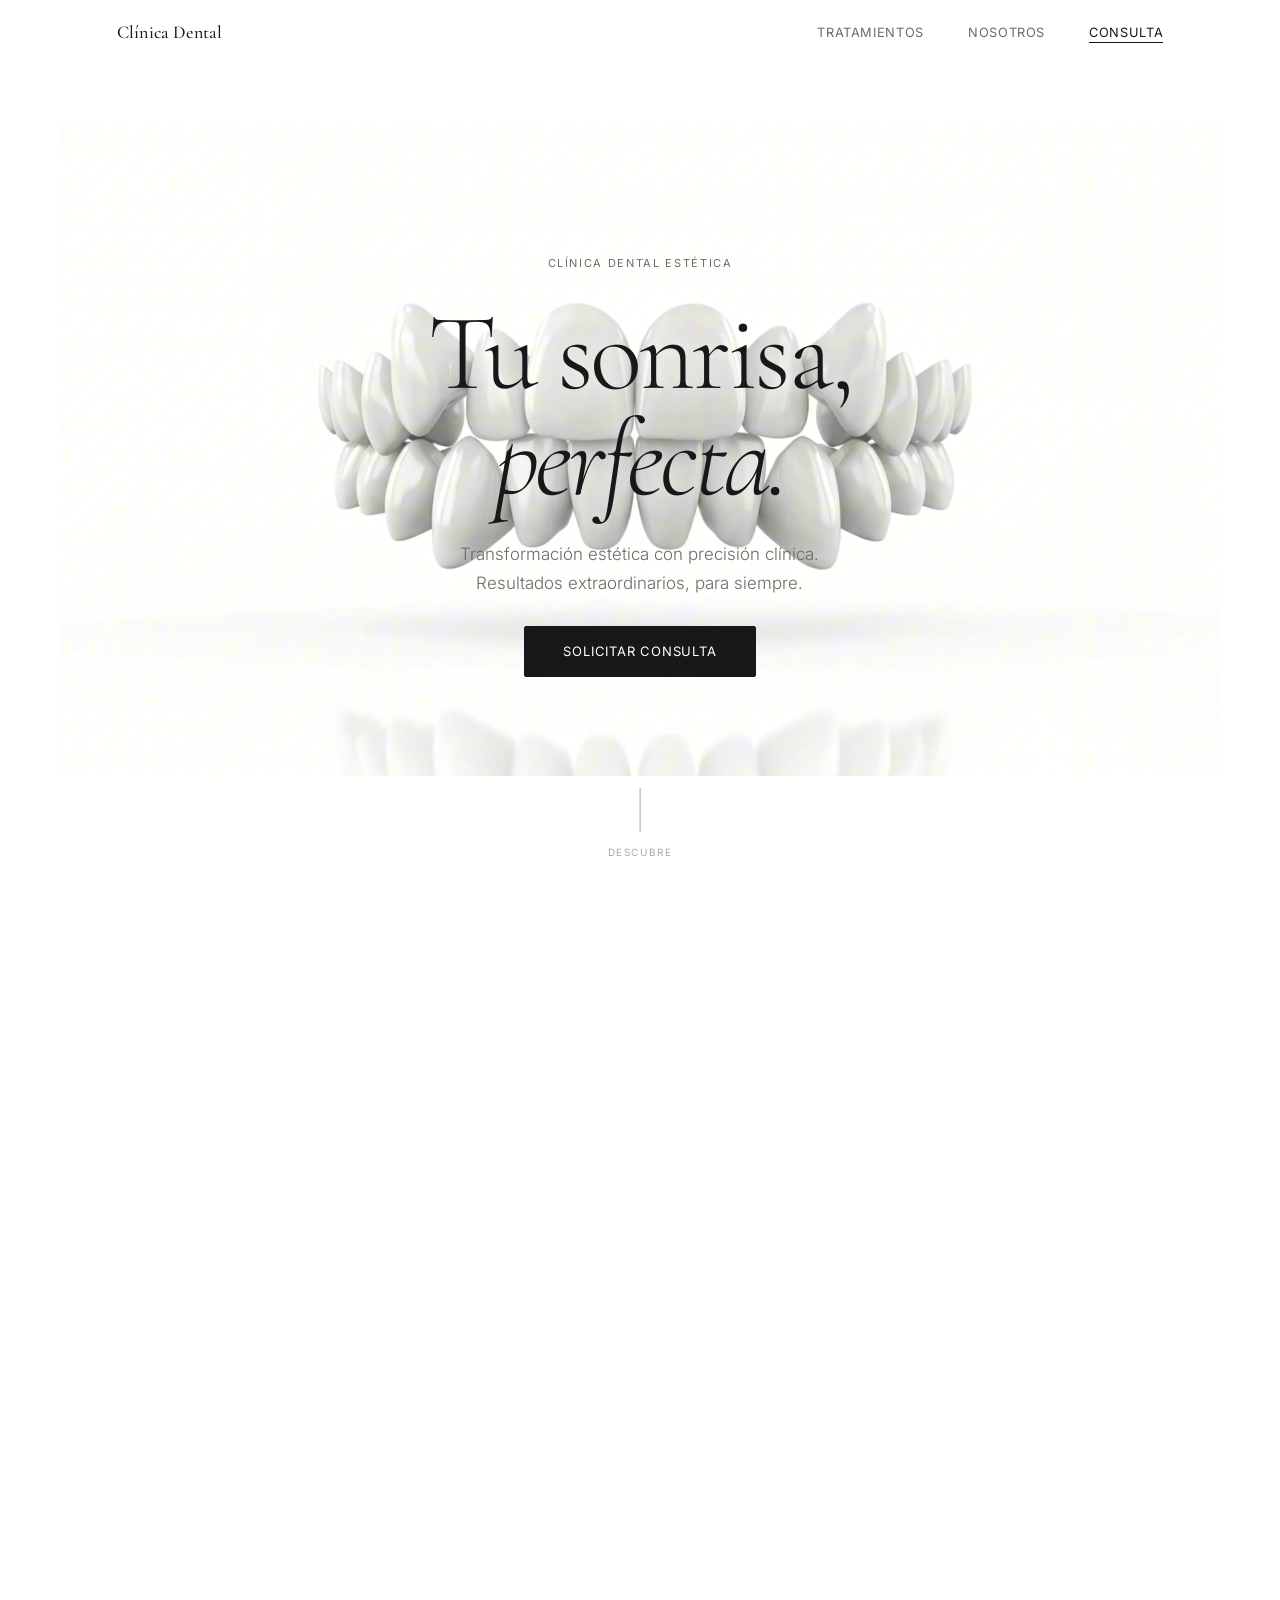
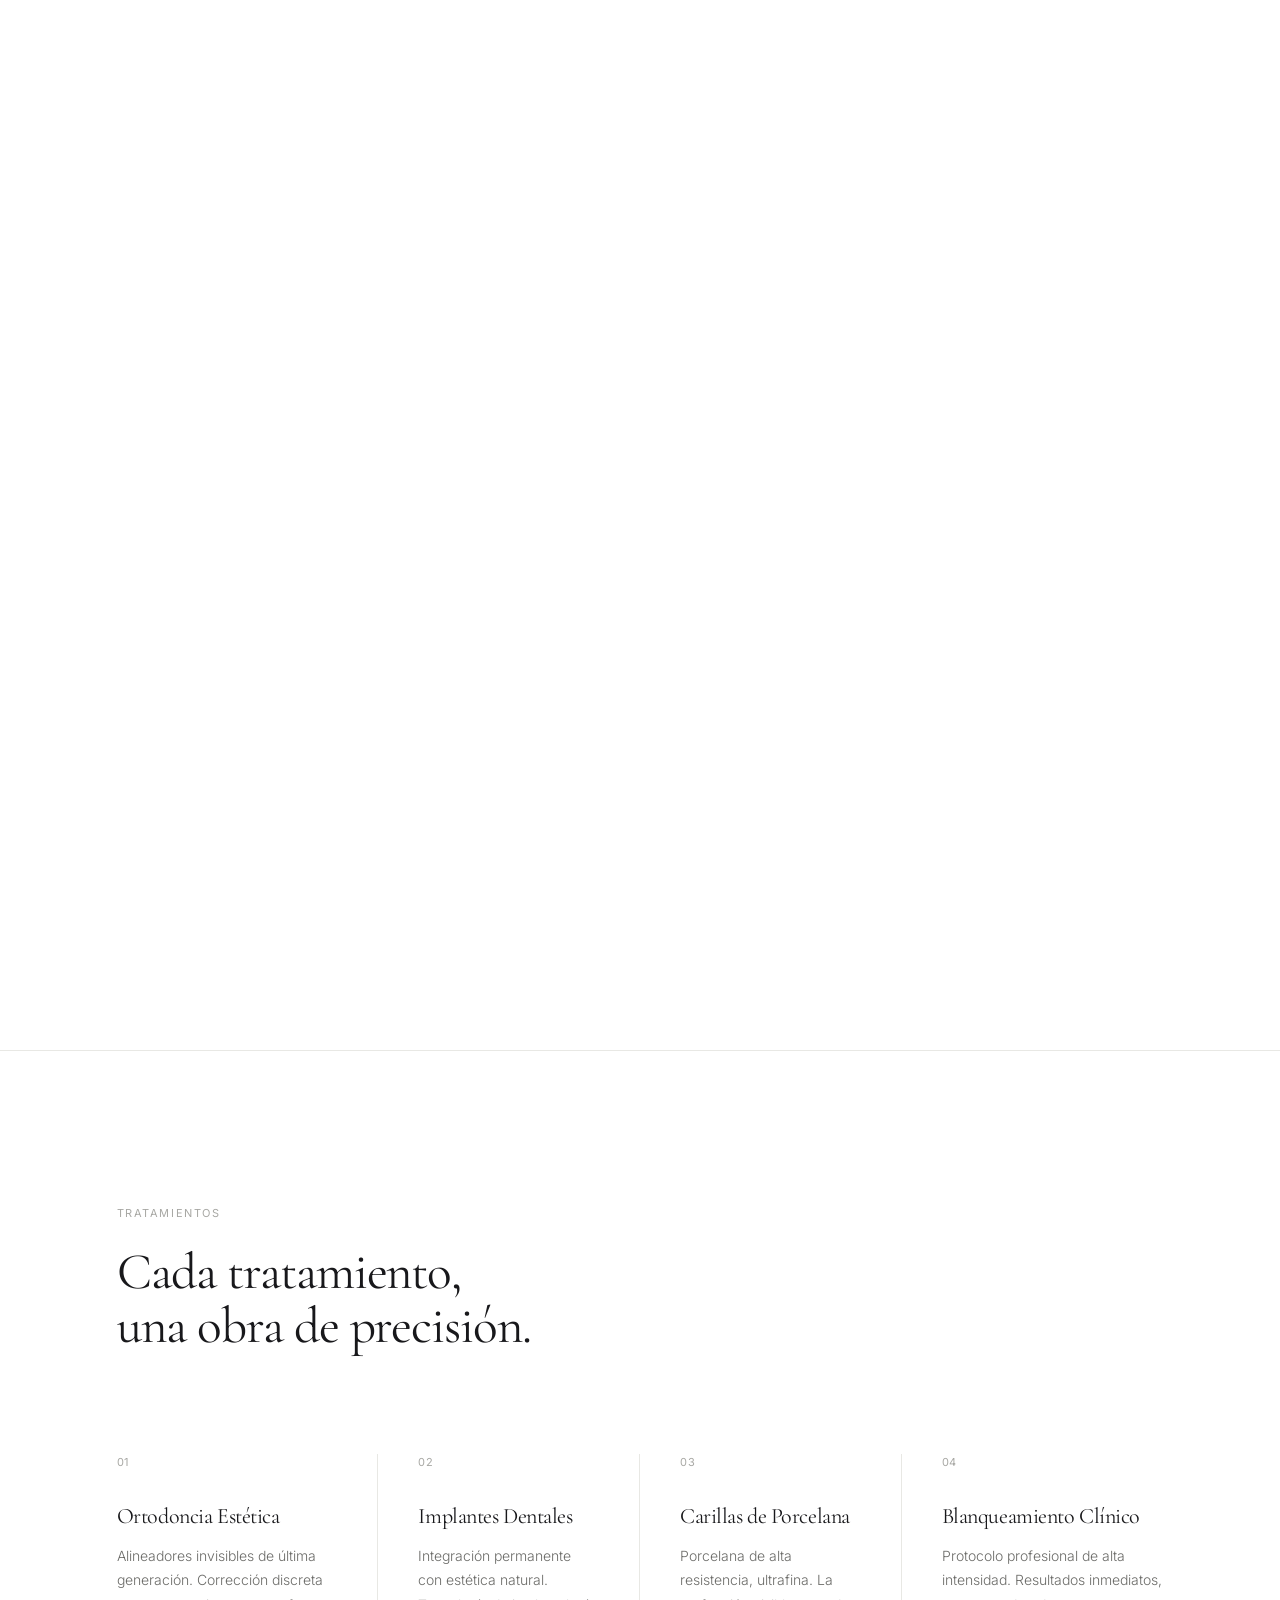
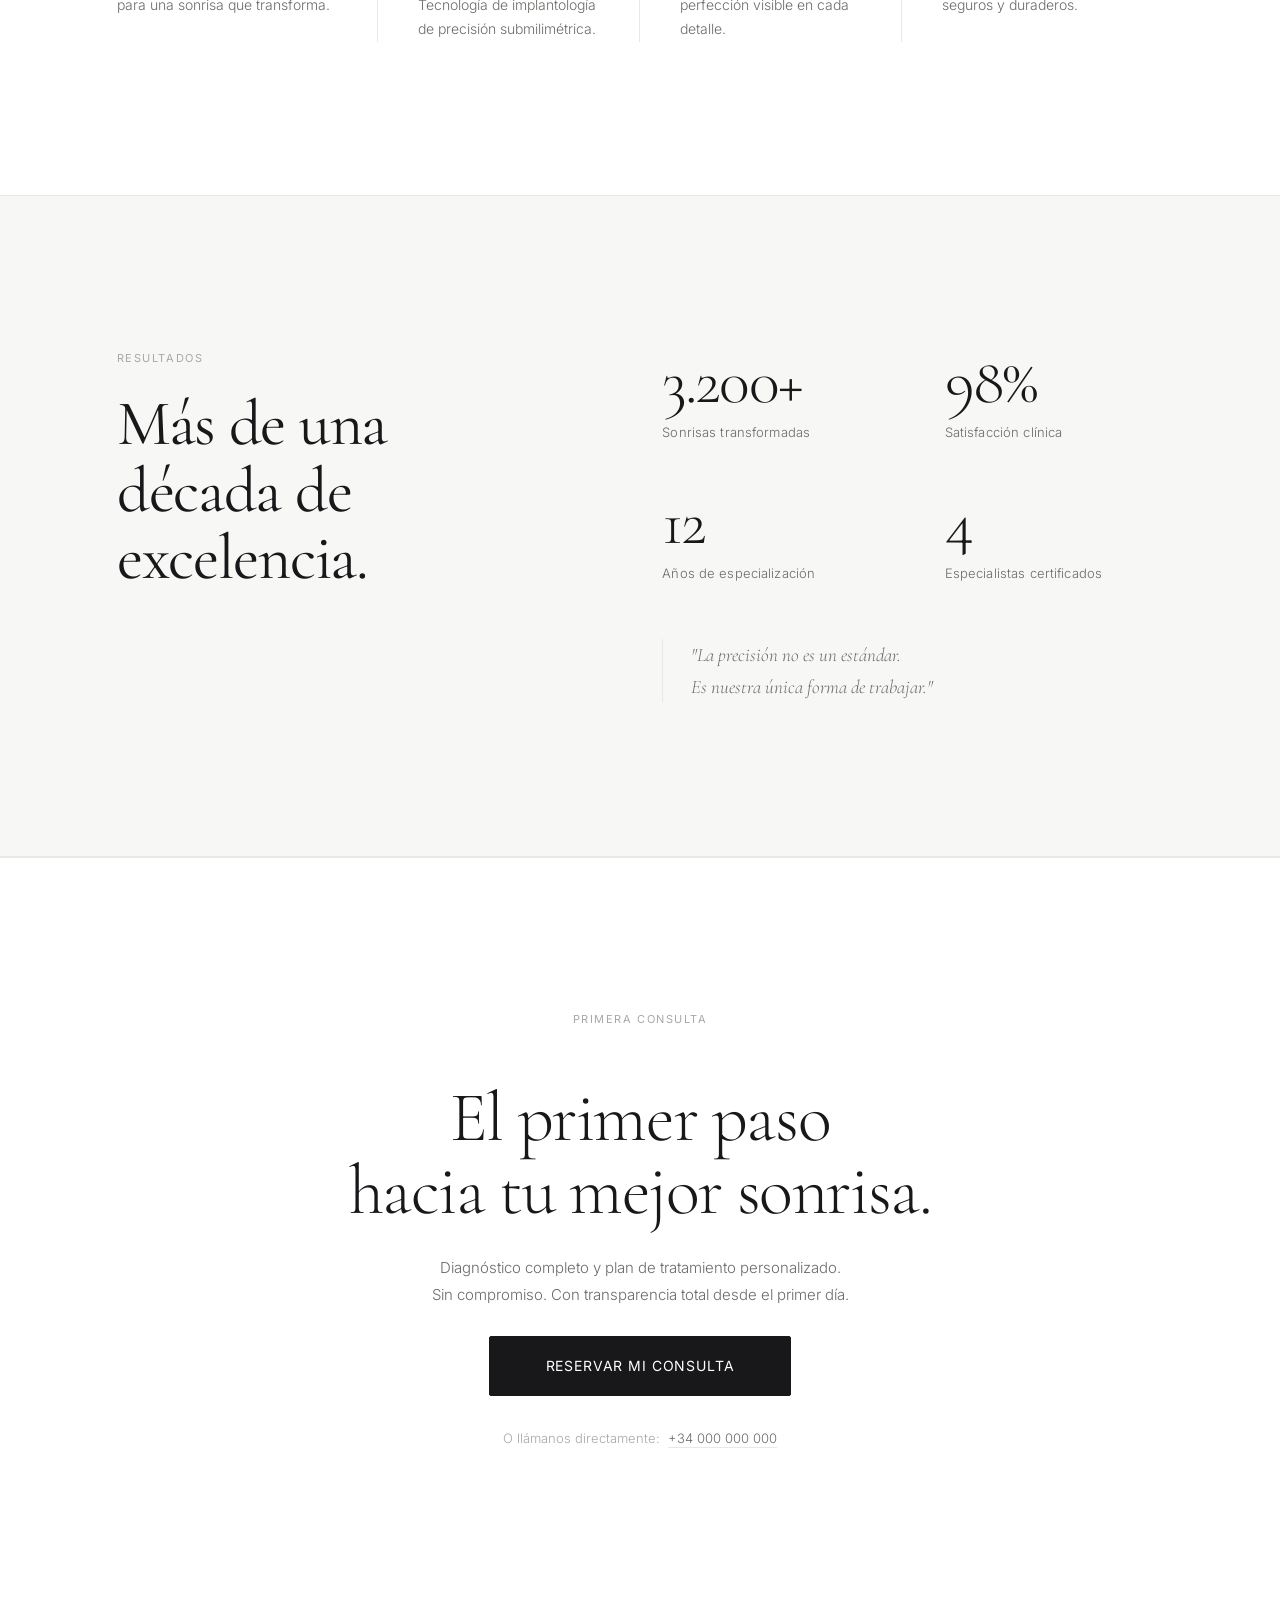
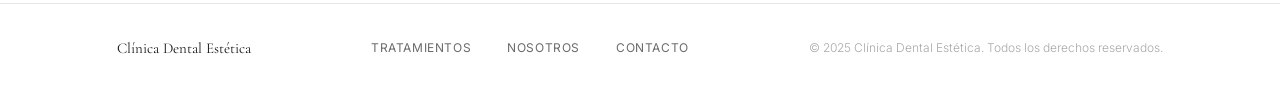
==== index.html @ 74355475 "first deploy" ====
<!DOCTYPE html>
<html lang="es">
<head>
  <meta charset="UTF-8" />
  <meta name="viewport" content="width=device-width, initial-scale=1.0" />
  <title>Clínica Dental Estética — Sonrisas de precisión</title>
  <meta name="description" content="Ortodoncia estética, implantes y carillas de alta precisión. Tu sonrisa perfecta." />

  <!-- Fonts: Cormorant Garamond (display) + Inter (body) -->
  <link rel="preconnect" href="https://fonts.googleapis.com" />
  <link rel="preconnect" href="https://fonts.gstatic.com" crossorigin />
  <link
    href="https://fonts.googleapis.com/css2?family=Cormorant+Garamond:ital,wght@0,300;0,400;0,500;1,300;1,400&family=Inter:wght@300;400;500&display=swap"
    rel="stylesheet"
  />

  <link rel="stylesheet" href="styles.css" />
</head>
<body>

  <!-- =========================================================
       NAVIGATION
  ========================================================== -->
  <nav class="nav" id="main-nav" aria-label="Navegación principal">
    <div class="nav-inner">
      <a href="/" class="nav-logo" aria-label="Inicio">Clínica Dental</a>
      <ul class="nav-links" role="list">
        <li><a href="#tratamientos">Tratamientos</a></li>
        <li><a href="#nosotros">Nosotros</a></li>
        <li><a href="#contacto" class="nav-cta">Consulta</a></li>
      </ul>
    </div>
  </nav>


  <!-- =========================================================
       HERO — SCROLL-DRIVEN CANVAS ANIMATION
       The section is very tall (650vh) so the user scrolls
       through it. Inside, a sticky 100vh container holds:
         • A <canvas> that renders extracted frames
         • A loading overlay shown while frames preload
         • An elegant text overlay that fades on scroll
         • A subtle scroll indicator
  ========================================================== -->
  <section
    class="scroll-section"
    id="hero-section"
    aria-label="Animación de tratamiento dental"
  >
    <div class="sticky-container">

      <!-- Frame canvas — filled by script.js -->
      <canvas id="hero-canvas" aria-hidden="true"></canvas>

      <!-- Loading overlay — shown while frames are preloading -->
      <div class="loading-overlay" id="loading-overlay" aria-live="polite" aria-label="Cargando animación">
        <div class="loading-body">
          <div class="loading-track" role="progressbar" aria-valuemin="0" aria-valuemax="100" aria-valuenow="0" id="loading-progressbar">
            <div class="loading-fill" id="loading-fill"></div>
          </div>
          <span class="loading-label" id="loading-label">Preparando</span>
        </div>
      </div>

      <!-- Hero text overlay — fades as animation begins -->
      <div class="hero-text" id="hero-text">
        <div class="hero-content">
          <span class="hero-eyebrow">Clínica Dental Estética</span>
          <h1 class="hero-headline">
            Tu sonrisa,<br>
            <em>perfecta.</em>
          </h1>
          <p class="hero-sub">
            Transformación estética con precisión clínica.<br>
            Resultados extraordinarios, para siempre.
          </p>
          <a
            href="#contacto"
            class="btn-primary hero-btn"
            aria-label="Solicitar primera consulta gratuita"
          >
            Solicitar consulta
          </a>
        </div>
      </div>

      <!-- Scroll indicator -->
      <div class="scroll-indicator" id="scroll-indicator" aria-hidden="true">
        <span class="scroll-line"></span>
        <span class="scroll-label">Descubre</span>
      </div>

    </div>
  </section>


  <!-- =========================================================
       TREATMENTS
  ========================================================== -->
  <section class="section treatments-section" id="tratamientos">
    <div class="container">

      <header class="section-header reveal">
        <span class="section-eyebrow">Tratamientos</span>
        <h2 class="section-title">
          Cada tratamiento,<br>una obra de precisión.
        </h2>
      </header>

      <div class="treatments-grid">

        <article class="treatment-card reveal" style="--delay: 0s">
          <span class="treatment-num">01</span>
          <div class="treatment-body">
            <h3 class="treatment-name">Ortodoncia Estética</h3>
            <p class="treatment-desc">
              Alineadores invisibles de última generación.
              Corrección discreta para una sonrisa que transforma.
            </p>
          </div>
        </article>

        <article class="treatment-card reveal" style="--delay: 0.08s">
          <span class="treatment-num">02</span>
          <div class="treatment-body">
            <h3 class="treatment-name">Implantes Dentales</h3>
            <p class="treatment-desc">
              Integración permanente con estética natural.
              Tecnología de implantología de precisión submilimétrica.
            </p>
          </div>
        </article>

        <article class="treatment-card reveal" style="--delay: 0.16s">
          <span class="treatment-num">03</span>
          <div class="treatment-body">
            <h3 class="treatment-name">Carillas de Porcelana</h3>
            <p class="treatment-desc">
              Porcelana de alta resistencia, ultrafina.
              La perfección visible en cada detalle.
            </p>
          </div>
        </article>

        <article class="treatment-card reveal" style="--delay: 0.24s">
          <span class="treatment-num">04</span>
          <div class="treatment-body">
            <h3 class="treatment-name">Blanqueamiento Clínico</h3>
            <p class="treatment-desc">
              Protocolo profesional de alta intensidad.
              Resultados inmediatos, seguros y duraderos.
            </p>
          </div>
        </article>

      </div>
    </div>
  </section>


  <!-- =========================================================
       RESULTS / TRUST
  ========================================================== -->
  <section class="section results-section" id="nosotros">
    <div class="container">
      <div class="results-layout">

        <div class="results-left reveal">
          <span class="section-eyebrow">Resultados</span>
          <h2 class="section-title results-title">
            Más de una<br>década de<br>excelencia.
          </h2>
        </div>

        <div class="results-right">
          <div class="stats-grid">
            <div class="stat reveal" style="--delay: 0s">
              <span class="stat-num">3.200+</span>
              <span class="stat-label">Sonrisas transformadas</span>
            </div>
            <div class="stat reveal" style="--delay: 0.08s">
              <span class="stat-num">98%</span>
              <span class="stat-label">Satisfacción clínica</span>
            </div>
            <div class="stat reveal" style="--delay: 0.16s">
              <span class="stat-num">12</span>
              <span class="stat-label">Años de especialización</span>
            </div>
            <div class="stat reveal" style="--delay: 0.24s">
              <span class="stat-num">4</span>
              <span class="stat-label">Especialistas certificados</span>
            </div>
          </div>

          <blockquote class="results-quote reveal" style="--delay: 0.32s">
            "La precisión no es un estándar.<br>
            Es nuestra única forma de trabajar."
          </blockquote>
        </div>

      </div>
    </div>
  </section>


  <!-- =========================================================
       FINAL CTA
  ========================================================== -->
  <section class="section cta-section" id="contacto">
    <div class="container">
      <div class="cta-inner reveal">
        <span class="section-eyebrow">Primera consulta</span>
        <h2 class="cta-title">
          El primer paso<br>hacia tu mejor sonrisa.
        </h2>
        <p class="cta-sub">
          Diagnóstico completo y plan de tratamiento personalizado.<br>
          Sin compromiso. Con transparencia total desde el primer día.
        </p>
        <a
          href="mailto:hola@clinicadental.com"
          class="btn-primary btn-large"
          aria-label="Reservar primera consulta gratuita"
        >
          Reservar mi consulta
        </a>
        <p class="cta-contact">
          O llámanos directamente:&nbsp;
          <a href="tel:+34000000000" class="cta-phone">+34 000 000 000</a>
        </p>
      </div>
    </div>
  </section>


  <!-- =========================================================
       FOOTER
  ========================================================== -->
  <footer class="footer">
    <div class="container">
      <div class="footer-inner">
        <span class="footer-logo">Clínica Dental Estética</span>
        <nav class="footer-nav" aria-label="Navegación de pie de página">
          <a href="#tratamientos">Tratamientos</a>
          <a href="#nosotros">Nosotros</a>
          <a href="#contacto">Contacto</a>
        </nav>
        <span class="footer-legal">&copy; 2025 Clínica Dental Estética. Todos los derechos reservados.</span>
      </div>
    </div>
  </footer>

  <script src="script.js"></script>
</body>
</html>
---- styles.css ----
/* ===========================================================================
   DENTAL CLINIC — PREMIUM CSS
   Design language: white, minimal, clinical luxury.
   Inspired by high-end cosmetic clinics and Apple product pages.
   =========================================================================== */

/* ── Reset ─────────────────────────────────────────────────────────────────── */
*,
*::before,
*::after {
  box-sizing: border-box;
  margin: 0;
  padding: 0;
}

/* ── Design tokens ─────────────────────────────────────────────────────────── */
:root {
  /* Palette — mostly white with very soft neutrals */
  --white:        #ffffff;
  --surface:      #f7f7f5;
  --border:       #e8e8e4;
  --text:         #18181b;
  --text-mid:     #6b6b68;
  --text-muted:   #a8a8a4;

  /* Typography */
  --font-display: "Cormorant Garamond", Georgia, serif;
  --font-sans:    "Inter", -apple-system, BlinkMacSystemFont, "Segoe UI", sans-serif;

  /* Layout */
  --nav-h:        64px;
  --max-w:        1200px;
  --pad-x:        clamp(24px, 6vw, 88px);
  --section-py:   clamp(80px, 12vw, 160px);

  /* Timing */
  --ease-out:     cubic-bezier(0.16, 1, 0.3, 1);
}

/* ── Base ──────────────────────────────────────────────────────────────────── */
html {
  scroll-behavior: smooth;
  font-size: 16px;
}

body {
  font-family: var(--font-sans);
  background: var(--white);
  color: var(--text);
  line-height: 1.6;
  -webkit-font-smoothing: antialiased;
  -moz-osx-font-smoothing: grayscale;
  overflow-x: hidden;
}

/* ── Shared typographic elements ───────────────────────────────────────────── */
h1, h2, h3 {
  font-family: var(--font-display);
  font-weight: 400;
  line-height: 1.05;
  letter-spacing: -0.02em;
}

/* ── Container ─────────────────────────────────────────────────────────────── */
.container {
  max-width: var(--max-w);
  margin: 0 auto;
  padding: 0 var(--pad-x);
}

/* ── Section label (eyebrow text) ──────────────────────────────────────────── */
.section-eyebrow {
  display: block;
  font-family: var(--font-sans);
  font-size: 0.6875rem;
  font-weight: 400;
  letter-spacing: 0.14em;
  text-transform: uppercase;
  color: var(--text-muted);
  margin-bottom: 1.5rem;
}

/* ── Section title ─────────────────────────────────────────────────────────── */
.section-title {
  font-size: clamp(2rem, 4vw, 3.5rem);
  font-weight: 400;
  color: var(--text);
}

/* ── Section base ──────────────────────────────────────────────────────────── */
.section {
  padding: var(--section-py) 0;
}

/* ── Reveal animation (IntersectionObserver driven) ───────────────────────── */
.reveal {
  opacity: 0;
  transform: translateY(28px);
  transition:
    opacity 0.9s var(--ease-out),
    transform 0.9s var(--ease-out);
  transition-delay: var(--delay, 0s);
}

.reveal.in-view {
  opacity: 1;
  transform: translateY(0);
}

/* ── Button ────────────────────────────────────────────────────────────────── */
.btn-primary {
  display: inline-flex;
  align-items: center;
  justify-content: center;
  padding: 14px 38px;
  font-family: var(--font-sans);
  font-size: 0.8125rem;
  font-weight: 400;
  letter-spacing: 0.06em;
  text-transform: uppercase;
  text-decoration: none;
  color: var(--white);
  background: var(--text);
  border: 1px solid var(--text);
  border-radius: 2px;
  cursor: pointer;
  transition:
    background 0.28s ease,
    color 0.28s ease;
}

.btn-primary:hover {
  background: transparent;
  color: var(--text);
}

.btn-large {
  padding: 18px 56px;
  font-size: 0.875rem;
}

/* ===========================================================================
   NAVIGATION
   =========================================================================== */

.nav {
  position: fixed;
  top: 0;
  left: 0;
  right: 0;
  z-index: 100;
  height: var(--nav-h);
  /* Transparent by default; becomes frosted glass on scroll via .scrolled class */
  transition:
    background 0.4s ease,
    border-color 0.4s ease,
    -webkit-backdrop-filter 0.4s ease,
    backdrop-filter 0.4s ease;
}

.nav.scrolled {
  background: rgba(255, 255, 255, 0.88);
  -webkit-backdrop-filter: blur(14px);
  backdrop-filter: blur(14px);
  border-bottom: 1px solid var(--border);
}

.nav-inner {
  max-width: var(--max-w);
  margin: 0 auto;
  padding: 0 var(--pad-x);
  height: 100%;
  display: flex;
  align-items: center;
  justify-content: space-between;
}

.nav-logo {
  font-family: var(--font-display);
  font-size: 1.125rem;
  font-weight: 500;
  letter-spacing: 0.01em;
  color: var(--text);
  text-decoration: none;
}

.nav-links {
  list-style: none;
  display: flex;
  align-items: center;
  gap: 2.75rem;
}

.nav-links a {
  font-size: 0.8rem;
  font-weight: 400;
  letter-spacing: 0.05em;
  text-transform: uppercase;
  color: var(--text-mid);
  text-decoration: none;
  transition: color 0.2s ease;
}

.nav-links a:hover {
  color: var(--text);
}

/* CTA link in nav — underlined */
.nav-cta {
  color: var(--text) !important;
  border-bottom: 1px solid currentColor;
  padding-bottom: 2px;
}

/* ===========================================================================
   HERO — SCROLL SECTION
   =========================================================================== */

/* The tall section creates the scroll range */
.scroll-section {
  position: relative;
  height: 650vh;       /* ~6.5× viewport — controls how long the animation lasts */
}

/* The sticky inner container stays fixed at the top of the viewport */
.sticky-container {
  position: sticky;
  top: 0;
  width: 100%;
  height: 100vh;
  overflow: hidden;
  background: var(--white);
}

/* ── Canvas ────────────────────────────────────────────────────────────────── */
#hero-canvas {
  position: absolute;
  inset: 0;
  width: 100%;
  height: 100%;
  display: block;
  /* White background for letterbox areas in the contain layout */
  background: var(--white);
}

/* ── Loading overlay ───────────────────────────────────────────────────────── */
.loading-overlay {
  position: absolute;
  inset: 0;
  z-index: 30;
  background: var(--white);
  display: flex;
  align-items: center;
  justify-content: center;
  transition: opacity 0.9s var(--ease-out);
}

.loading-overlay.hidden {
  opacity: 0;
  pointer-events: none;
}

.loading-body {
  display: flex;
  flex-direction: column;
  align-items: center;
  gap: 18px;
}

/* Thin loading progress bar — surgical, minimal */
.loading-track {
  width: 220px;
  height: 1px;
  background: var(--border);
  position: relative;
  overflow: hidden;
}

.loading-fill {
  position: absolute;
  inset: 0 auto 0 0;
  width: 0%;
  background: var(--text);
  transition: width 0.12s ease;
}

.loading-label {
  font-family: var(--font-sans);
  font-size: 0.6875rem;
  font-weight: 400;
  letter-spacing: 0.14em;
  text-transform: uppercase;
  color: var(--text-muted);
}

/* ── Hero text overlay ─────────────────────────────────────────────────────── */
.hero-text {
  position: absolute;
  inset: 0;
  z-index: 10;
  display: flex;
  align-items: center;
  justify-content: center;
  pointer-events: none;        /* Pass scroll events through */
  /* Invisible until loading completes; controlled via body.loaded class */
  opacity: 0;
  transition: opacity 0.9s var(--ease-out) 0.2s;
}

/* Make interactive elements clickable when text is visible */
.hero-text .btn-primary {
  pointer-events: auto;
}

body.loaded .hero-text {
  opacity: 1;
}

.hero-content {
  text-align: center;
  display: flex;
  flex-direction: column;
  align-items: center;
  gap: 1.75rem;
  padding: 0 var(--pad-x);
  max-width: 720px;
  /* Offset for nav so text is visually centered in the content area */
  margin-top: calc(var(--nav-h) * 0.5);
}

.hero-eyebrow {
  font-family: var(--font-sans);
  font-size: 0.6875rem;
  font-weight: 400;
  letter-spacing: 0.15em;
  text-transform: uppercase;
  color: var(--text-mid);
}

.hero-headline {
  font-family: var(--font-display);
  font-size: clamp(3.5rem, 8.5vw, 7.5rem);
  font-weight: 300;
  line-height: 0.97;
  letter-spacing: -0.03em;
  color: var(--text);
  /*
    Subtle white glow: ensures the dark text remains legible
    even if the canvas frame beneath is dark.
  */
  text-shadow:
    0 0 80px rgba(255, 255, 255, 0.95),
    0 0 40px rgba(255, 255, 255, 0.85),
    0 0 16px rgba(255, 255, 255, 0.7);
}

.hero-headline em {
  font-style: italic;
  font-weight: 300;
}

.hero-sub {
  font-size: clamp(0.875rem, 1.6vw, 1.0625rem);
  font-weight: 300;
  color: var(--text-mid);
  line-height: 1.7;
  max-width: 420px;
  text-shadow: 0 0 20px rgba(255, 255, 255, 0.9);
}

.hero-btn {
  pointer-events: auto;
}

/* ── Scroll indicator ──────────────────────────────────────────────────────── */
.scroll-indicator {
  position: absolute;
  bottom: 2.5rem;
  left: 50%;
  transform: translateX(-50%);
  z-index: 10;
  display: flex;
  flex-direction: column;
  align-items: center;
  gap: 12px;
  opacity: 0;
  transition: opacity 0.6s ease;
}

body.loaded .scroll-indicator {
  opacity: 1;
}

.scroll-line {
  width: 1px;
  height: 44px;
  background: var(--text-muted);
  display: block;
  transform-origin: top;
  animation: scroll-breathe 2.2s ease-in-out infinite;
}

@keyframes scroll-breathe {
  0%, 100% { transform: scaleY(1);   opacity: 0.9; }
  50%       { transform: scaleY(0.3); opacity: 0.25; }
}

.scroll-label {
  font-family: var(--font-sans);
  font-size: 0.625rem;
  font-weight: 400;
  letter-spacing: 0.16em;
  text-transform: uppercase;
  color: var(--text-muted);
}

/* ===========================================================================
   TREATMENTS SECTION
   =========================================================================== */

.treatments-section {
  border-top: 1px solid var(--border);
}

.section-header {
  margin-bottom: clamp(52px, 8vw, 100px);
  max-width: 560px;
}

.section-header .section-title {
  margin-top: 0;
}

/* 4-column grid with thin dividers — no cards, no shadows */
.treatments-grid {
  display: grid;
  grid-template-columns: repeat(4, 1fr);
}

.treatment-card {
  padding: 0 2.5rem 0 0;
  border-right: 1px solid var(--border);
  display: flex;
  flex-direction: column;
  gap: 2rem;
}

.treatment-card:first-child {
  padding-left: 0;
}

.treatment-card:not(:first-child) {
  padding-left: 2.5rem;
}

.treatment-card:last-child {
  border-right: none;
  padding-right: 0;
}

.treatment-num {
  font-family: var(--font-sans);
  font-size: 0.6875rem;
  font-weight: 400;
  letter-spacing: 0.06em;
  color: var(--text-muted);
}

.treatment-name {
  font-family: var(--font-display);
  font-size: 1.375rem;
  font-weight: 400;
  color: var(--text);
  line-height: 1.2;
  margin-bottom: 0.875rem;
}

.treatment-desc {
  font-size: 0.875rem;
  font-weight: 300;
  color: var(--text-mid);
  line-height: 1.75;
}

/* ===========================================================================
   RESULTS / TRUST SECTION
   =========================================================================== */

.results-section {
  background: var(--surface);
  border-top: 1px solid var(--border);
  border-bottom: 1px solid var(--border);
}

.results-layout {
  display: grid;
  grid-template-columns: 1fr 1.2fr;
  gap: clamp(56px, 10vw, 140px);
  align-items: start;
}

.results-title {
  font-size: clamp(2.25rem, 5vw, 4.5rem);
  line-height: 1.04;
}

/* 2×2 stat grid */
.stats-grid {
  display: grid;
  grid-template-columns: 1fr 1fr;
  gap: 3rem 4rem;
  margin-bottom: 3.5rem;
}

.stat-num {
  display: block;
  font-family: var(--font-display);
  font-size: clamp(2.5rem, 5vw, 4rem);
  font-weight: 300;
  color: var(--text);
  letter-spacing: -0.03em;
  line-height: 1;
  margin-bottom: 0.5rem;
}

.stat-label {
  display: block;
  font-size: 0.8125rem;
  font-weight: 300;
  color: var(--text-mid);
  letter-spacing: 0.01em;
}

/* Restrained pull quote */
.results-quote {
  font-family: var(--font-display);
  font-size: clamp(1rem, 1.5vw, 1.1875rem);
  font-weight: 300;
  font-style: italic;
  color: var(--text-mid);
  line-height: 1.65;
  border-left: 1px solid var(--border);
  padding-left: 1.75rem;
}

/* ===========================================================================
   CTA SECTION
   =========================================================================== */

.cta-section {
  border-top: 1px solid var(--border);
}

.cta-inner {
  max-width: 680px;
  margin: 0 auto;
  text-align: center;
  display: flex;
  flex-direction: column;
  align-items: center;
  gap: 1.75rem;
}

.cta-title {
  font-size: clamp(2.5rem, 5.5vw, 4.75rem);
  font-weight: 300;
  color: var(--text);
  line-height: 1.04;
}

.cta-sub {
  font-size: 0.9375rem;
  font-weight: 300;
  color: var(--text-mid);
  line-height: 1.75;
  max-width: 440px;
}

.cta-contact {
  font-size: 0.8125rem;
  font-weight: 300;
  color: var(--text-muted);
  margin-top: 0.25rem;
}

.cta-phone {
  color: var(--text-mid);
  text-decoration: none;
  border-bottom: 1px solid var(--border);
  padding-bottom: 1px;
  transition: color 0.2s ease, border-color 0.2s ease;
}

.cta-phone:hover {
  color: var(--text);
  border-color: var(--text);
}

/* ===========================================================================
   FOOTER
   =========================================================================== */

.footer {
  border-top: 1px solid var(--border);
  padding: 2rem 0;
}

.footer-inner {
  display: flex;
  align-items: center;
  justify-content: space-between;
  gap: 1.5rem;
  flex-wrap: wrap;
}

.footer-logo {
  font-family: var(--font-display);
  font-size: 0.9375rem;
  font-weight: 400;
  color: var(--text);
}

.footer-nav {
  display: flex;
  gap: 2.25rem;
}

.footer-nav a {
  font-size: 0.75rem;
  font-weight: 400;
  letter-spacing: 0.05em;
  text-transform: uppercase;
  color: var(--text-mid);
  text-decoration: none;
  transition: color 0.2s ease;
}

.footer-nav a:hover {
  color: var(--text);
}

.footer-legal {
  font-size: 0.75rem;
  font-weight: 300;
  color: var(--text-muted);
}

/* ===========================================================================
   REDUCED MOTION — Accessibility
   =========================================================================== */

@media (prefers-reduced-motion: reduce) {
  html {
    scroll-behavior: auto;
  }

  .scroll-line {
    animation: none;
  }

  .reveal {
    opacity: 1;
    transform: none;
    transition: none;
  }

  .hero-text,
  .scroll-indicator {
    transition: none;
  }

  /* Show static first frame; hero text always visible */
  body.loaded .hero-text {
    opacity: 1;
  }
}

/* ===========================================================================
   RESPONSIVE
   =========================================================================== */

/* ── Tablet ─────────────────────────────────────────────────────────────────── */
@media (max-width: 1024px) {
  .treatments-grid {
    grid-template-columns: repeat(2, 1fr);
    gap: 0;
  }

  .treatment-card {
    padding: 2.25rem 2rem !important;
    border-right: none !important;
    border-bottom: 1px solid var(--border);
  }

  .treatment-card:nth-child(odd) {
    border-right: 1px solid var(--border) !important;
  }

  .treatment-card:nth-last-child(-n+2) {
    border-bottom: none;
  }

  .results-layout {
    grid-template-columns: 1fr;
    gap: 3.5rem;
  }

  .results-title {
    font-size: clamp(2.25rem, 6vw, 3.5rem);
  }
}

/* ── Mobile ─────────────────────────────────────────────────────────────────── */
@media (max-width: 640px) {
  :root {
    --nav-h: 56px;
  }

  /* Hide non-essential nav items */
  .nav-links li:not(:last-child) {
    display: none;
  }

  .scroll-section {
    height: 500vh;   /* Slightly shorter on mobile for better UX */
  }

  .hero-headline {
    font-size: clamp(2.75rem, 13vw, 3.75rem);
  }

  .hero-sub {
    font-size: 0.9375rem;
  }

  /* Single column treatments */
  .treatments-grid {
    grid-template-columns: 1fr;
  }

  .treatment-card {
    border-right: none !important;
    border-bottom: 1px solid var(--border) !important;
    padding: 2rem 0 !important;
  }

  .treatment-card:last-child {
    border-bottom: none !important;
  }

  /* Single column stats */
  .stats-grid {
    grid-template-columns: 1fr 1fr;
    gap: 2rem;
  }

  .footer-inner {
    flex-direction: column;
    align-items: flex-start;
    gap: 1.25rem;
  }

  .footer-nav {
    gap: 1.5rem;
  }

  .footer-legal {
    order: 3;
  }
}

@media (max-width: 400px) {
  .stats-grid {
    grid-template-columns: 1fr;
  }
}
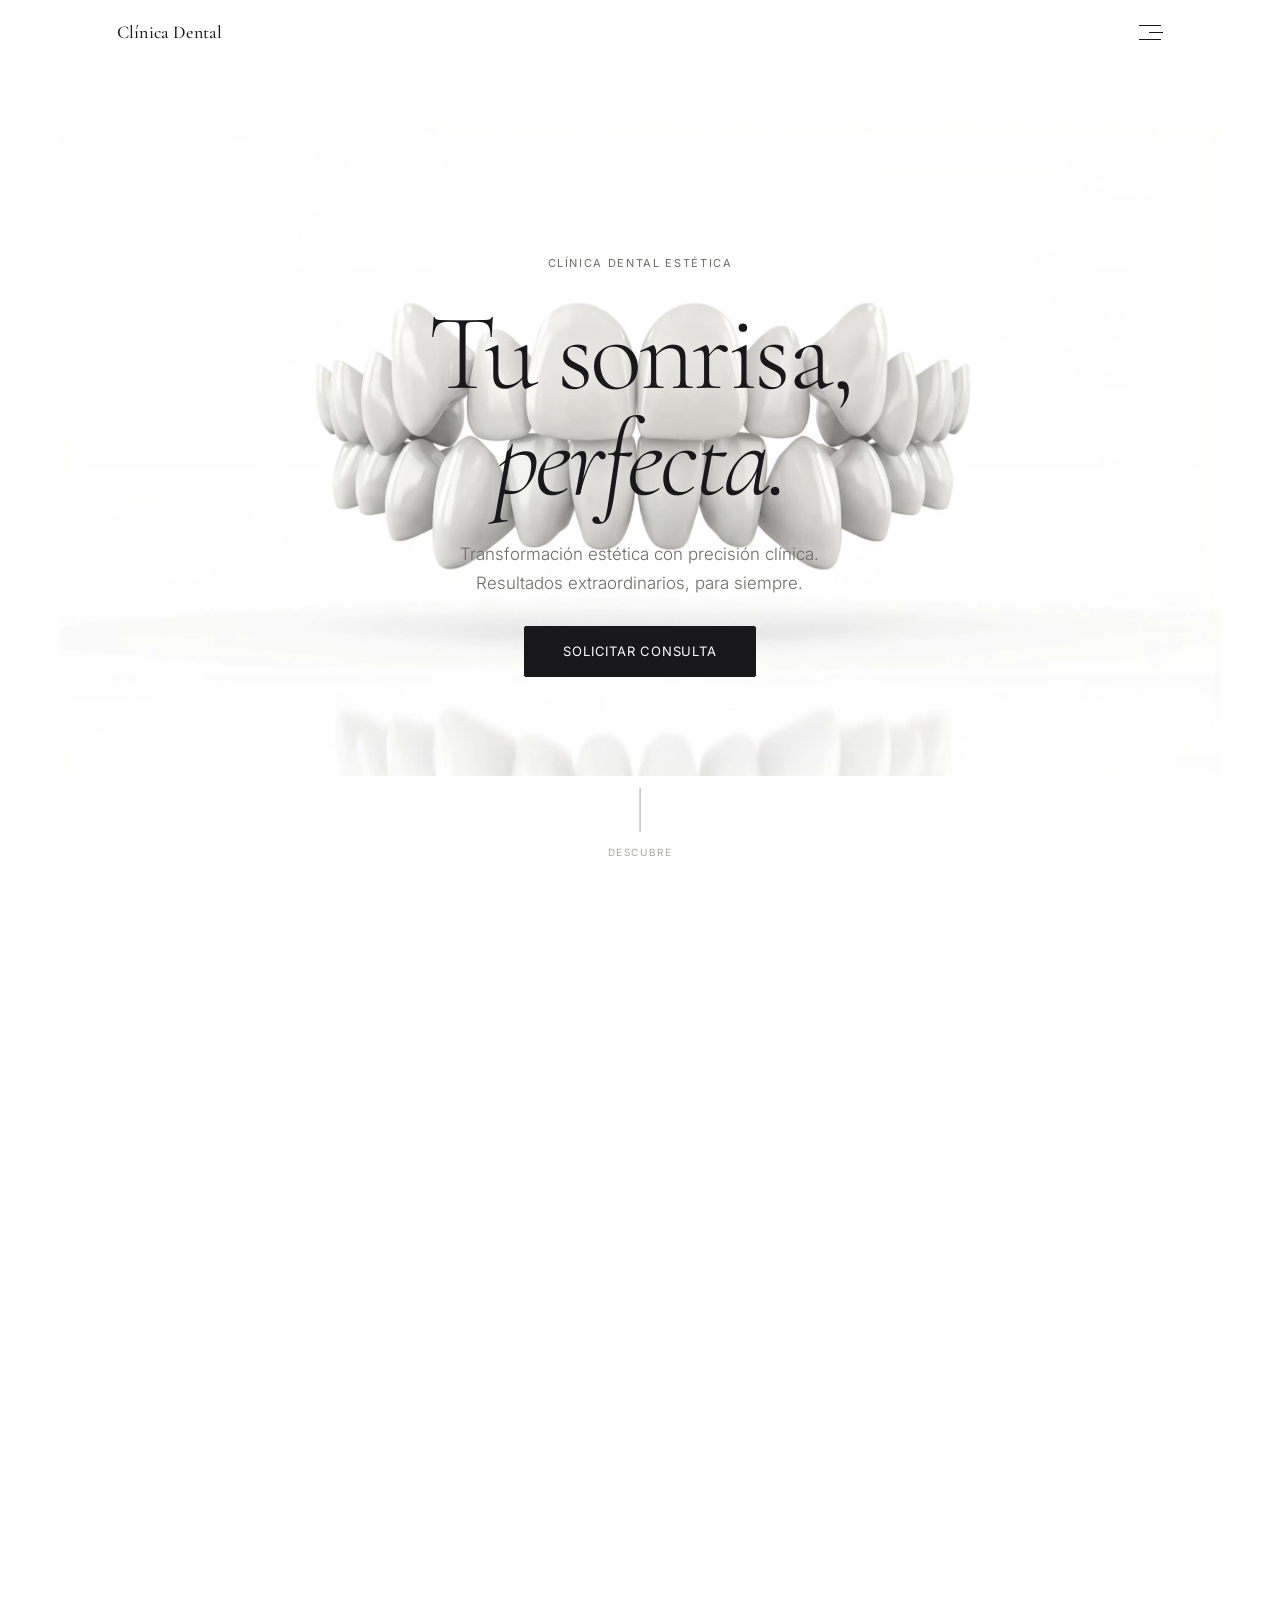
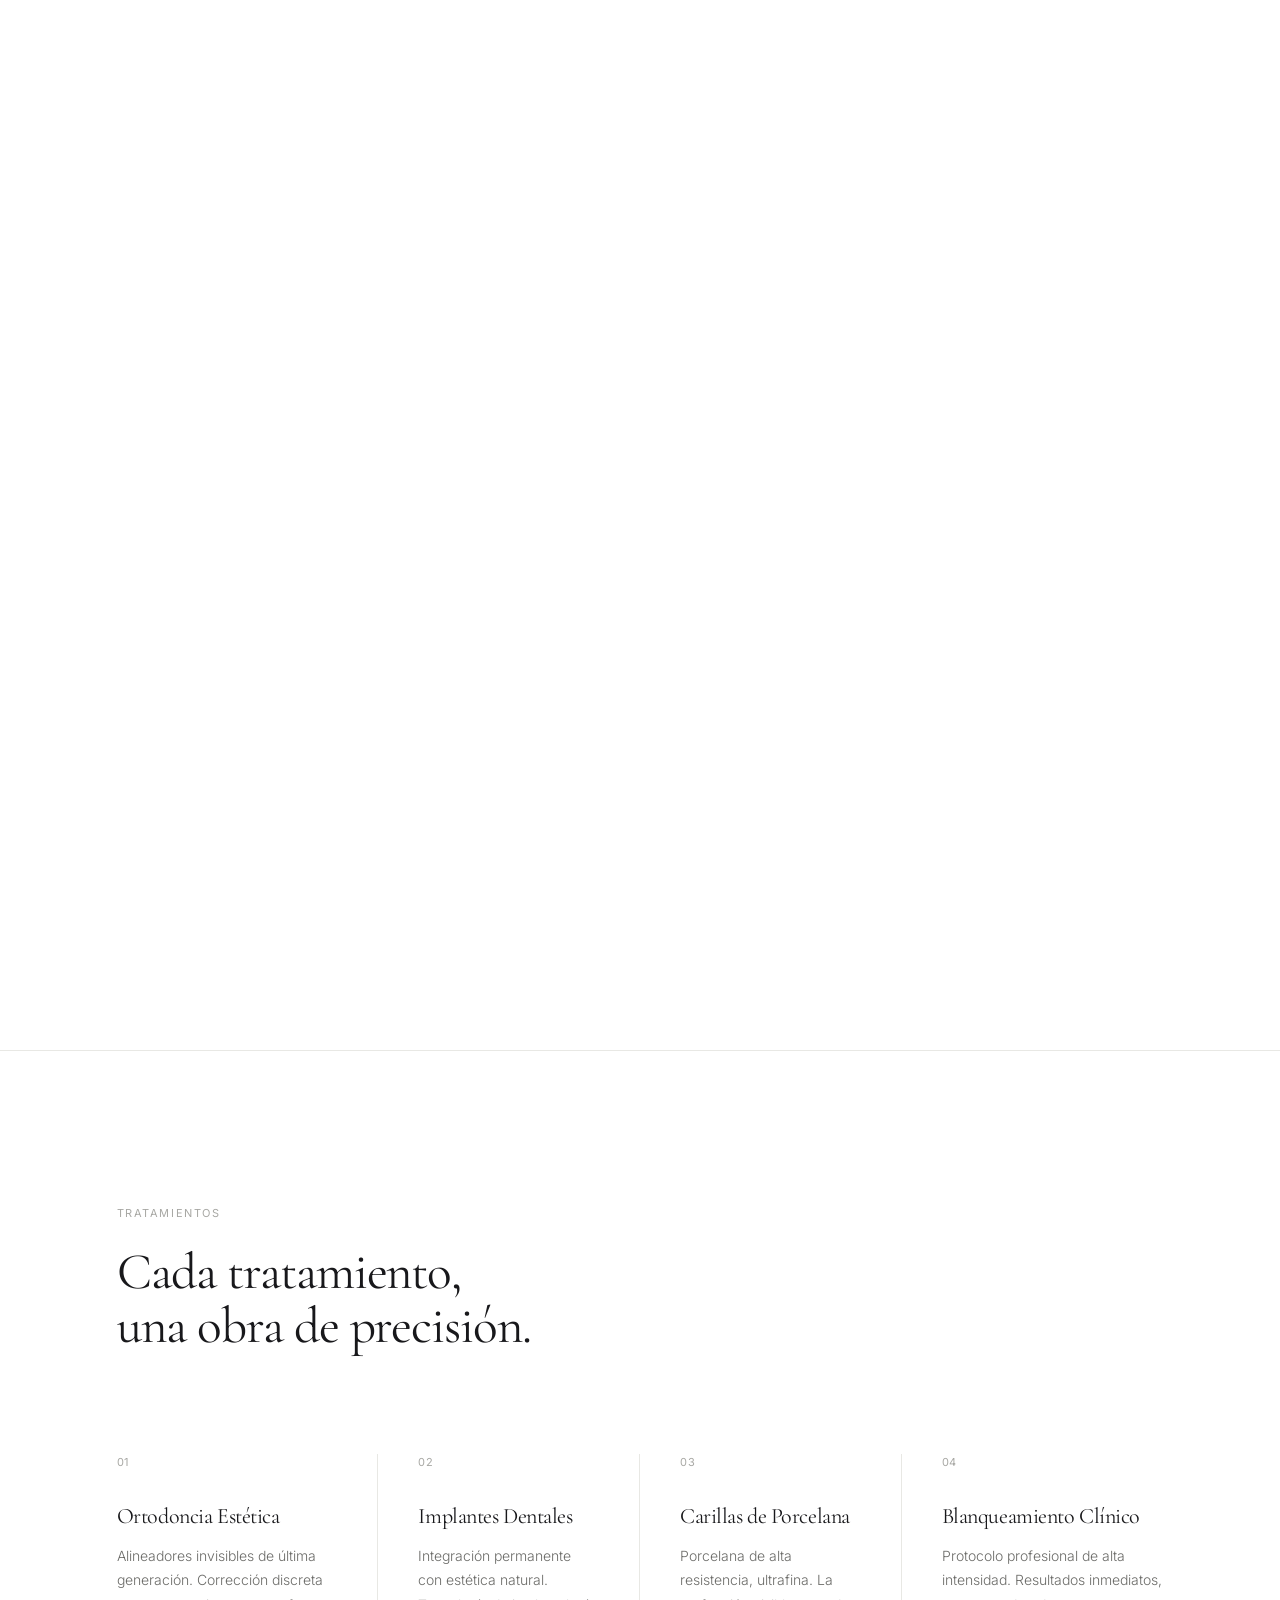
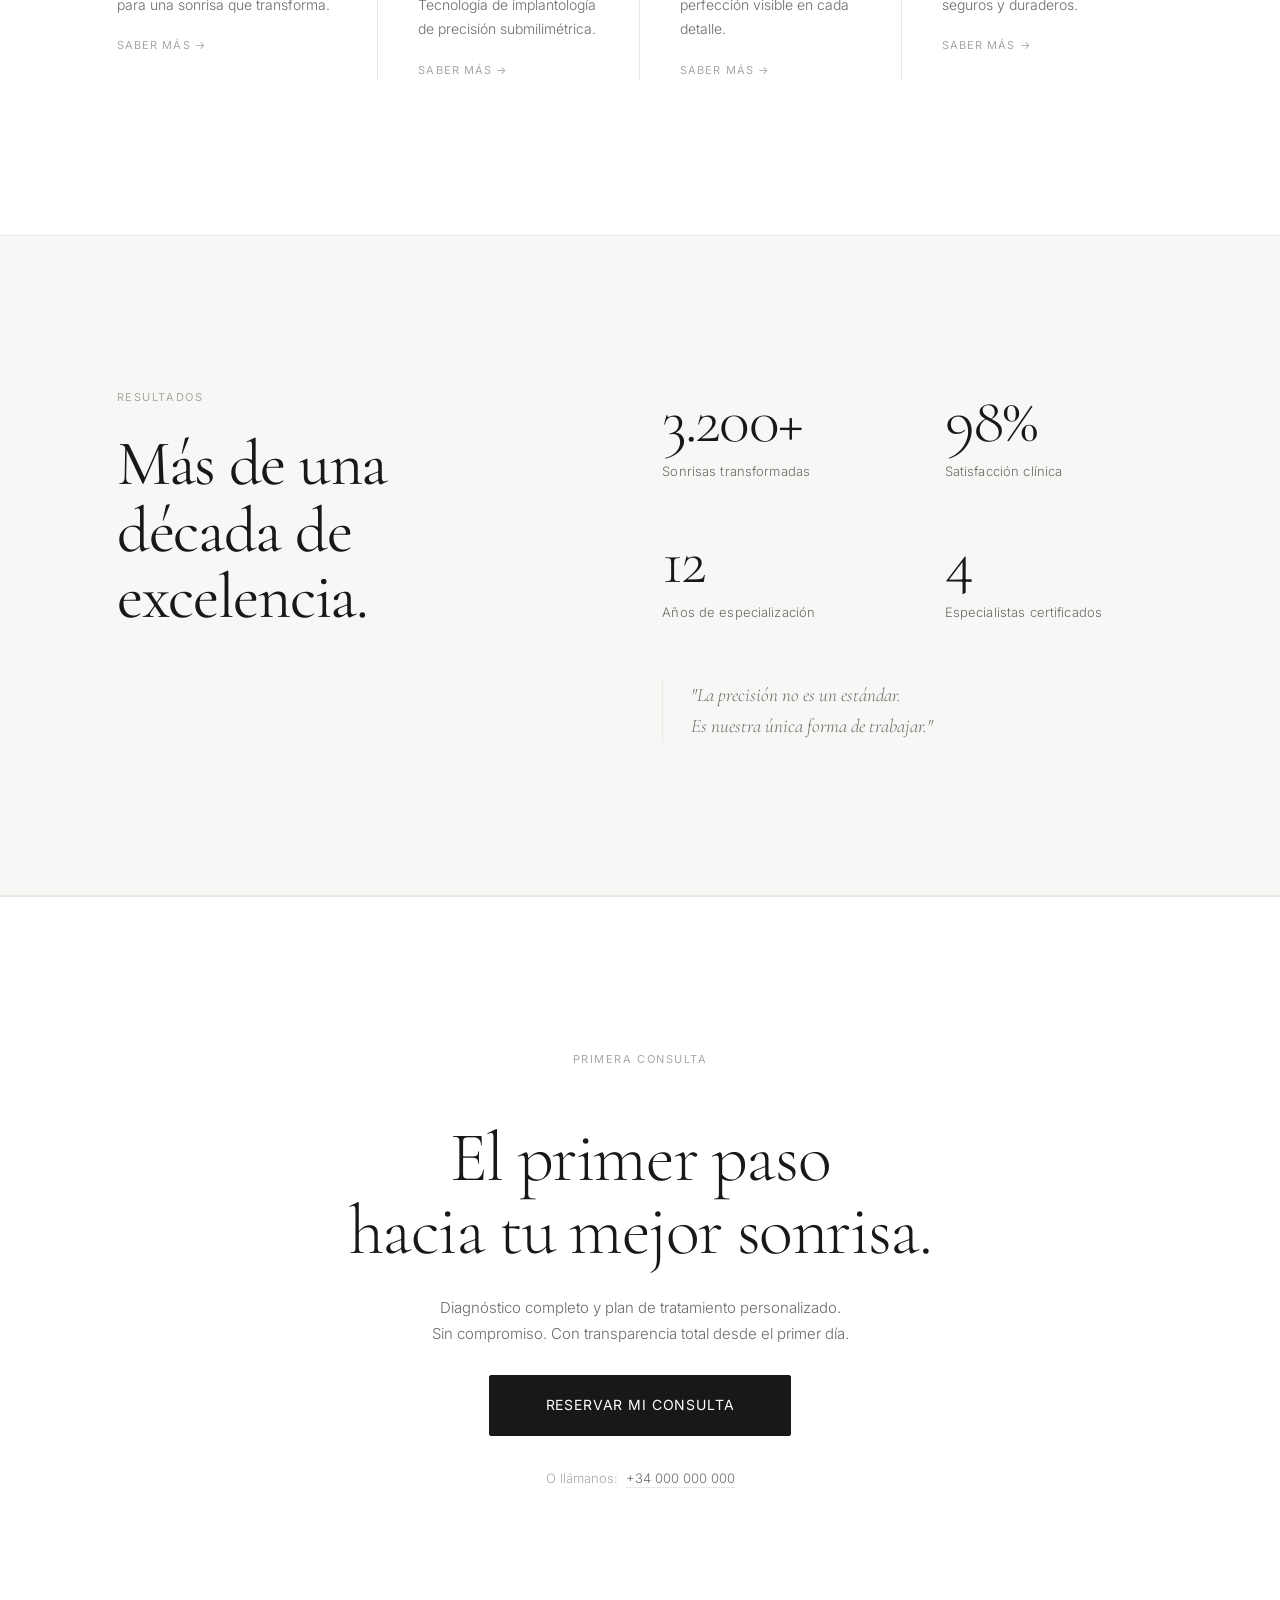
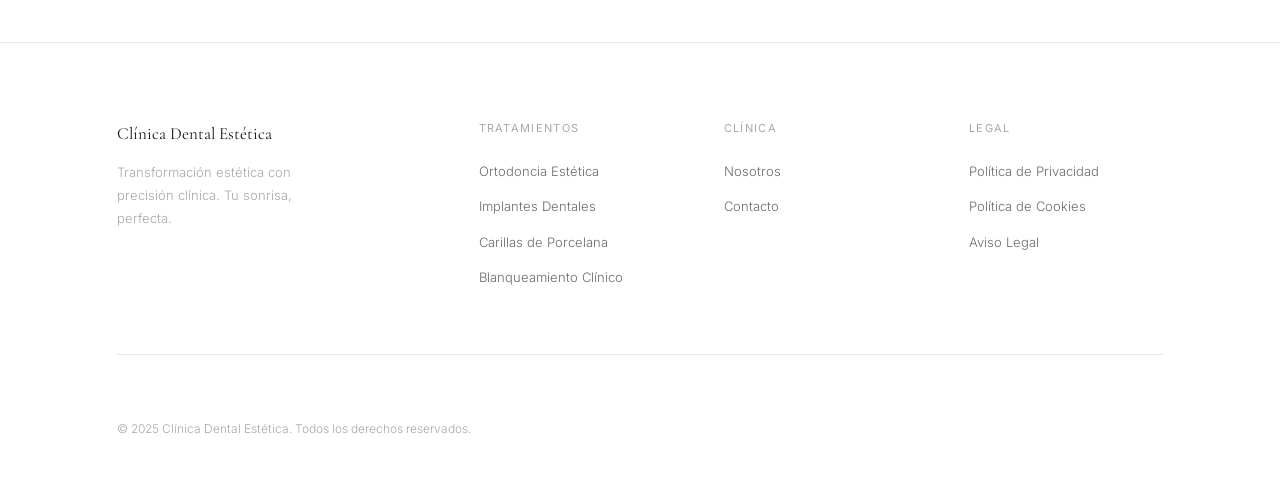
==== commit 3cce82de: "add hamburger menu, treatment pages, nosotros, legal pages and footer redesign - Full-screen hamburg" ====
--- a/index.html
+++ b/index.html
@@ -5,54 +5,61 @@
   <meta name="viewport" content="width=device-width, initial-scale=1.0" />
   <title>Clínica Dental Estética — Sonrisas de precisión</title>
   <meta name="description" content="Ortodoncia estética, implantes y carillas de alta precisión. Tu sonrisa perfecta." />
-
-  <!-- Fonts: Cormorant Garamond (display) + Inter (body) -->
   <link rel="preconnect" href="https://fonts.googleapis.com" />
   <link rel="preconnect" href="https://fonts.gstatic.com" crossorigin />
-  <link
-    href="https://fonts.googleapis.com/css2?family=Cormorant+Garamond:ital,wght@0,300;0,400;0,500;1,300;1,400&family=Inter:wght@300;400;500&display=swap"
-    rel="stylesheet"
-  />
-
+  <link href="https://fonts.googleapis.com/css2?family=Cormorant+Garamond:ital,wght@0,300;0,400;0,500;1,300;1,400&family=Inter:wght@300;400;500&display=swap" rel="stylesheet" />
   <link rel="stylesheet" href="styles.css" />
 </head>
 <body>
 
-  <!-- =========================================================
-       NAVIGATION
-  ========================================================== -->
+  <!-- NAV -->
   <nav class="nav" id="main-nav" aria-label="Navegación principal">
     <div class="nav-inner">
       <a href="/" class="nav-logo" aria-label="Inicio">Clínica Dental</a>
-      <ul class="nav-links" role="list">
-        <li><a href="#tratamientos">Tratamientos</a></li>
-        <li><a href="#nosotros">Nosotros</a></li>
-        <li><a href="#contacto" class="nav-cta">Consulta</a></li>
-      </ul>
+      <button class="nav-hamburger" id="nav-hamburger" aria-label="Abrir menú" aria-expanded="false">
+        <span class="hamburger-line"></span>
+        <span class="hamburger-line"></span>
+        <span class="hamburger-line"></span>
+      </button>
     </div>
   </nav>
 
-
-  <!-- =========================================================
-       HERO — SCROLL-DRIVEN CANVAS ANIMATION
-       The section is very tall (650vh) so the user scrolls
-       through it. Inside, a sticky 100vh container holds:
-         • A <canvas> that renders extracted frames
-         • A loading overlay shown while frames preload
-         • An elegant text overlay that fades on scroll
-         • A subtle scroll indicator
-  ========================================================== -->
-  <section
-    class="scroll-section"
-    id="hero-section"
-    aria-label="Animación de tratamiento dental"
-  >
+  <!-- MENU OVERLAY -->
+  <div class="menu-overlay" id="menu-overlay" role="dialog" aria-modal="true" aria-label="Menú principal" aria-hidden="true">
+    <div class="menu-inner">
+      <div class="menu-col-left">
+        <nav aria-label="Menú de navegación">
+          <div class="menu-section">
+            <span class="menu-section-label">Tratamientos</span>
+            <ul class="menu-sub-list">
+              <li><a href="tratamientos/ortodoncia.html">Ortodoncia Estética</a></li>
+              <li><a href="tratamientos/implantes.html">Implantes Dentales</a></li>
+              <li><a href="tratamientos/carillas.html">Carillas de Porcelana</a></li>
+              <li><a href="tratamientos/blanqueamiento.html">Blanqueamiento Clínico</a></li>
+            </ul>
+          </div>
+          <a href="nosotros.html" class="menu-main-link">Nosotros</a>
+          <a href="#contacto" class="menu-main-link">Contacto</a>
+        </nav>
+      </div>
+      <div class="menu-col-right">
+        <div>
+          <p class="menu-contact-label">Habla con nosotros</p>
+          <a href="tel:+34000000000" class="menu-contact-link">+34 000 000 000</a>
+          <a href="mailto:hola@clinicadental.com" class="menu-contact-link">hola@clinicadental.com</a>
+        </div>
+      </div>
+    </div>
+  </div>
+
+
+  <!-- HERO — SCROLL-DRIVEN CANVAS -->
+  <main class="page-main">
+  <section class="scroll-section" id="hero-section" aria-label="Animación de tratamiento dental">
     <div class="sticky-container">
 
-      <!-- Frame canvas — filled by script.js -->
       <canvas id="hero-canvas" aria-hidden="true"></canvas>
 
-      <!-- Loading overlay — shown while frames are preloading -->
       <div class="loading-overlay" id="loading-overlay" aria-live="polite" aria-label="Cargando animación">
         <div class="loading-body">
           <div class="loading-track" role="progressbar" aria-valuemin="0" aria-valuemax="100" aria-valuenow="0" id="loading-progressbar">
@@ -62,7 +69,6 @@
         </div>
       </div>
 
-      <!-- Hero text overlay — fades as animation begins -->
       <div class="hero-text" id="hero-text">
         <div class="hero-content">
           <span class="hero-eyebrow">Clínica Dental Estética</span>
@@ -74,17 +80,12 @@
             Transformación estética con precisión clínica.<br>
             Resultados extraordinarios, para siempre.
           </p>
-          <a
-            href="#contacto"
-            class="btn-primary hero-btn"
-            aria-label="Solicitar primera consulta gratuita"
-          >
+          <a href="#contacto" class="btn-primary hero-btn" aria-label="Solicitar primera consulta gratuita">
             Solicitar consulta
           </a>
         </div>
       </div>
 
-      <!-- Scroll indicator -->
       <div class="scroll-indicator" id="scroll-indicator" aria-hidden="true">
         <span class="scroll-line"></span>
         <span class="scroll-label">Descubre</span>
@@ -94,9 +95,7 @@
   </section>
 
 
-  <!-- =========================================================
-       TREATMENTS
-  ========================================================== -->
+  <!-- TREATMENTS -->
   <section class="section treatments-section" id="tratamientos">
     <div class="container">
 
@@ -117,6 +116,9 @@
               Alineadores invisibles de última generación.
               Corrección discreta para una sonrisa que transforma.
             </p>
+            <a href="tratamientos/ortodoncia.html" class="treatment-link">
+              Saber más&nbsp;&rarr;
+            </a>
           </div>
         </article>
 
@@ -128,6 +130,9 @@
               Integración permanente con estética natural.
               Tecnología de implantología de precisión submilimétrica.
             </p>
+            <a href="tratamientos/implantes.html" class="treatment-link">
+              Saber más&nbsp;&rarr;
+            </a>
           </div>
         </article>
 
@@ -139,6 +144,9 @@
               Porcelana de alta resistencia, ultrafina.
               La perfección visible en cada detalle.
             </p>
+            <a href="tratamientos/carillas.html" class="treatment-link">
+              Saber más&nbsp;&rarr;
+            </a>
           </div>
         </article>
 
@@ -150,17 +158,18 @@
               Protocolo profesional de alta intensidad.
               Resultados inmediatos, seguros y duraderos.
             </p>
-          </div>
-        </article>
-
-      </div>
-    </div>
-  </section>
-
-
-  <!-- =========================================================
-       RESULTS / TRUST
-  ========================================================== -->
+            <a href="tratamientos/blanqueamiento.html" class="treatment-link">
+              Saber más&nbsp;&rarr;
+            </a>
+          </div>
+        </article>
+
+      </div>
+    </div>
+  </section>
+
+
+  <!-- RESULTS -->
   <section class="section results-section" id="nosotros">
     <div class="container">
       <div class="results-layout">
@@ -175,19 +184,19 @@
         <div class="results-right">
           <div class="stats-grid">
             <div class="stat reveal" style="--delay: 0s">
-              <span class="stat-num">3.200+</span>
+              <span class="stat-num" data-count="3200" data-suffix="+">3.200+</span>
               <span class="stat-label">Sonrisas transformadas</span>
             </div>
             <div class="stat reveal" style="--delay: 0.08s">
-              <span class="stat-num">98%</span>
+              <span class="stat-num" data-count="98" data-suffix="%">98%</span>
               <span class="stat-label">Satisfacción clínica</span>
             </div>
             <div class="stat reveal" style="--delay: 0.16s">
-              <span class="stat-num">12</span>
+              <span class="stat-num" data-count="12">12</span>
               <span class="stat-label">Años de especialización</span>
             </div>
             <div class="stat reveal" style="--delay: 0.24s">
-              <span class="stat-num">4</span>
+              <span class="stat-num" data-count="4">4</span>
               <span class="stat-label">Especialistas certificados</span>
             </div>
           </div>
@@ -203,9 +212,7 @@
   </section>
 
 
-  <!-- =========================================================
-       FINAL CTA
-  ========================================================== -->
+  <!-- CTA -->
   <section class="section cta-section" id="contacto">
     <div class="container">
       <div class="cta-inner reveal">
@@ -217,39 +224,60 @@
           Diagnóstico completo y plan de tratamiento personalizado.<br>
           Sin compromiso. Con transparencia total desde el primer día.
         </p>
-        <a
-          href="mailto:hola@clinicadental.com"
-          class="btn-primary btn-large"
-          aria-label="Reservar primera consulta gratuita"
-        >
+        <a href="mailto:hola@clinicadental.com" class="btn-primary btn-large" aria-label="Reservar primera consulta gratuita">
           Reservar mi consulta
         </a>
         <p class="cta-contact">
-          O llámanos directamente:&nbsp;
+          O llámanos:&nbsp;
           <a href="tel:+34000000000" class="cta-phone">+34 000 000 000</a>
         </p>
       </div>
     </div>
   </section>
 
-
-  <!-- =========================================================
-       FOOTER
-  ========================================================== -->
+  </main><!-- /page-main -->
+
+
+  <!-- FOOTER -->
   <footer class="footer">
     <div class="container">
-      <div class="footer-inner">
-        <span class="footer-logo">Clínica Dental Estética</span>
-        <nav class="footer-nav" aria-label="Navegación de pie de página">
-          <a href="#tratamientos">Tratamientos</a>
-          <a href="#nosotros">Nosotros</a>
-          <a href="#contacto">Contacto</a>
-        </nav>
+      <div class="footer-grid">
+        <div class="footer-col footer-col--brand">
+          <a href="/" class="footer-logo">Clínica Dental Estética</a>
+          <p class="footer-tagline">Transformación estética con precisión clínica. Tu sonrisa, perfecta.</p>
+        </div>
+        <div class="footer-col">
+          <p class="footer-col-title">Tratamientos</p>
+          <ul>
+            <li><a href="tratamientos/ortodoncia.html">Ortodoncia Estética</a></li>
+            <li><a href="tratamientos/implantes.html">Implantes Dentales</a></li>
+            <li><a href="tratamientos/carillas.html">Carillas de Porcelana</a></li>
+            <li><a href="tratamientos/blanqueamiento.html">Blanqueamiento Clínico</a></li>
+          </ul>
+        </div>
+        <div class="footer-col">
+          <p class="footer-col-title">Clínica</p>
+          <ul>
+            <li><a href="nosotros.html">Nosotros</a></li>
+            <li><a href="#contacto">Contacto</a></li>
+          </ul>
+        </div>
+        <div class="footer-col">
+          <p class="footer-col-title">Legal</p>
+          <ul>
+            <li><a href="legal/privacidad.html">Política de Privacidad</a></li>
+            <li><a href="legal/cookies.html">Política de Cookies</a></li>
+            <li><a href="legal/aviso-legal.html">Aviso Legal</a></li>
+          </ul>
+        </div>
+      </div>
+      <div class="footer-bottom">
         <span class="footer-legal">&copy; 2025 Clínica Dental Estética. Todos los derechos reservados.</span>
       </div>
     </div>
   </footer>
 
   <script src="script.js"></script>
+  <script src="nav.js"></script>
 </body>
 </html>
--- a/styles.css
+++ b/styles.css
@@ -774,3 +774,841 @@
     grid-template-columns: 1fr;
   }
 }
+
+/* ===========================================================================
+   HAMBURGER BUTTON
+   =========================================================================== */
+
+.nav-hamburger {
+  display: flex;
+  flex-direction: column;
+  justify-content: center;
+  gap: 6px;
+  width: 44px;
+  height: 44px;
+  padding: 10px;
+  background: none;
+  border: none;
+  cursor: pointer;
+  position: relative;
+  z-index: 200;
+  margin-right: -10px;
+}
+
+.hamburger-line {
+  display: block;
+  height: 1px;
+  background: var(--text);
+  transition:
+    transform 0.45s var(--ease-out),
+    opacity 0.25s ease,
+    width 0.3s var(--ease-out),
+    background 0.3s ease;
+  transform-origin: center;
+}
+
+.hamburger-line:nth-child(1) { width: 22px; }
+.hamburger-line:nth-child(2) { width: 14px; align-self: flex-end; }
+.hamburger-line:nth-child(3) { width: 22px; }
+
+.nav-hamburger.is-open .hamburger-line:nth-child(1) {
+  transform: translateY(7px) rotate(45deg);
+  width: 22px;
+}
+.nav-hamburger.is-open .hamburger-line:nth-child(2) {
+  opacity: 0;
+  transform: scaleX(0);
+}
+.nav-hamburger.is-open .hamburger-line:nth-child(3) {
+  transform: translateY(-7px) rotate(-45deg);
+  width: 22px;
+}
+
+.menu-is-open .hamburger-line { background: var(--white); }
+.menu-is-open .nav-logo       { color: var(--white); }
+.menu-is-open .nav.scrolled   {
+  background: transparent !important;
+  border-bottom-color: transparent !important;
+  -webkit-backdrop-filter: none !important;
+  backdrop-filter: none !important;
+}
+
+body.menu-is-open { overflow: hidden; }
+
+/* ===========================================================================
+   MENU OVERLAY
+   =========================================================================== */
+
+.menu-overlay {
+  position: fixed;
+  inset: 0;
+  z-index: 150;
+  background: var(--text);
+  display: flex;
+  align-items: center;
+  clip-path: circle(0% at calc(100% - 32px) 32px);
+  transition: clip-path 0.72s cubic-bezier(0.76, 0, 0.24, 1);
+  pointer-events: none;
+}
+
+.menu-overlay.open {
+  clip-path: circle(175% at calc(100% - 32px) 32px);
+  pointer-events: auto;
+}
+
+.menu-inner {
+  width: 100%;
+  max-width: var(--max-w);
+  margin: 0 auto;
+  padding: calc(var(--nav-h) + 4vh) var(--pad-x) clamp(40px, 7vh, 80px);
+  display: flex;
+  justify-content: space-between;
+  align-items: flex-end;
+  gap: 4rem;
+  height: 100%;
+}
+
+.menu-col-left {
+  display: flex;
+  flex-direction: column;
+  justify-content: flex-end;
+  gap: 0.5rem;
+}
+
+/* Main nav links */
+.menu-main-link {
+  display: block;
+  font-family: var(--font-display);
+  font-size: clamp(2.75rem, 6.5vw, 5.5rem);
+  font-weight: 300;
+  font-style: italic;
+  color: rgba(255, 255, 255, 0.85);
+  text-decoration: none;
+  line-height: 1.05;
+  letter-spacing: -0.02em;
+  opacity: 0;
+  transform: translateY(32px);
+  transition:
+    opacity 0.5s var(--ease-out),
+    transform 0.5s var(--ease-out),
+    color 0.2s ease;
+}
+
+.menu-main-link:hover { color: var(--white); }
+
+.menu-overlay.open .menu-main-link                { opacity: 1; transform: translateY(0); }
+.menu-overlay.open .menu-main-link:nth-child(2)   { transition-delay: 0.22s; }
+.menu-overlay.open .menu-main-link:nth-child(3)   { transition-delay: 0.28s; }
+
+/* Tratamientos section */
+.menu-section {
+  opacity: 0;
+  transform: translateY(32px);
+  transition:
+    opacity 0.5s var(--ease-out),
+    transform 0.5s var(--ease-out);
+  transition-delay: 0.14s;
+}
+
+.menu-overlay.open .menu-section { opacity: 1; transform: translateY(0); }
+
+.menu-section-label {
+  display: block;
+  font-family: var(--font-display);
+  font-size: clamp(2.75rem, 6.5vw, 5.5rem);
+  font-weight: 300;
+  font-style: italic;
+  color: rgba(255, 255, 255, 0.28);
+  letter-spacing: -0.02em;
+  line-height: 1.05;
+  margin-bottom: 0.75rem;
+  cursor: default;
+}
+
+.menu-sub-list {
+  list-style: none;
+  display: flex;
+  flex-direction: column;
+  gap: 0.375rem;
+  margin-left: 0.5rem;
+  padding-left: 1rem;
+  border-left: 1px solid rgba(255, 255, 255, 0.12);
+}
+
+.menu-sub-list a {
+  font-family: var(--font-sans);
+  font-size: 0.8125rem;
+  font-weight: 300;
+  letter-spacing: 0.08em;
+  text-transform: uppercase;
+  color: rgba(255, 255, 255, 0.45);
+  text-decoration: none;
+  transition: color 0.2s ease;
+}
+
+.menu-sub-list a:hover { color: rgba(255, 255, 255, 0.9); }
+
+/* Right column — contact */
+.menu-col-right {
+  display: flex;
+  flex-direction: column;
+  justify-content: flex-end;
+  padding-bottom: 0.25rem;
+  opacity: 0;
+  transform: translateY(20px);
+  transition:
+    opacity 0.5s var(--ease-out),
+    transform 0.5s var(--ease-out);
+  transition-delay: 0.32s;
+}
+
+.menu-overlay.open .menu-col-right { opacity: 1; transform: translateY(0); }
+
+.menu-contact-label {
+  font-size: 0.6875rem;
+  font-weight: 400;
+  letter-spacing: 0.14em;
+  text-transform: uppercase;
+  color: rgba(255, 255, 255, 0.3);
+  margin-bottom: 1rem;
+}
+
+.menu-contact-link {
+  display: block;
+  font-family: var(--font-display);
+  font-size: 1.125rem;
+  font-weight: 300;
+  color: rgba(255, 255, 255, 0.6);
+  text-decoration: none;
+  margin-bottom: 0.375rem;
+  transition: color 0.2s ease;
+}
+
+.menu-contact-link:hover { color: var(--white); }
+
+/* ===========================================================================
+   PAGE TRANSITIONS
+   =========================================================================== */
+
+.page-main {
+  animation: page-enter 0.65s var(--ease-out) both;
+}
+
+@keyframes page-enter {
+  from { opacity: 0; transform: translateY(18px); }
+  to   { opacity: 1; transform: translateY(0); }
+}
+
+body.page-exit .page-main {
+  animation: page-exit 0.38s var(--ease-out) forwards;
+}
+
+@keyframes page-exit {
+  to { opacity: 0; transform: translateY(-12px); }
+}
+
+/* ===========================================================================
+   INNER PAGE — HERO
+   =========================================================================== */
+
+.page-hero {
+  min-height: 56vh;
+  display: flex;
+  align-items: flex-end;
+  padding-top: calc(var(--nav-h) + 6vh);
+  padding-bottom: clamp(56px, 8vw, 96px);
+  border-bottom: 1px solid var(--border);
+  position: relative;
+  overflow: hidden;
+}
+
+.page-hero-inner { position: relative; z-index: 1; }
+
+.page-hero-eyebrow {
+  display: block;
+  font-family: var(--font-sans);
+  font-size: 0.6875rem;
+  font-weight: 400;
+  letter-spacing: 0.14em;
+  text-transform: uppercase;
+  color: var(--text-muted);
+  margin-bottom: 1.5rem;
+}
+
+.page-hero-title {
+  font-family: var(--font-display);
+  font-size: clamp(3rem, 8vw, 6.5rem);
+  font-weight: 300;
+  letter-spacing: -0.03em;
+  line-height: 0.97;
+  color: var(--text);
+  max-width: 700px;
+  margin-bottom: 2rem;
+}
+
+.page-hero-sub {
+  font-size: clamp(0.9375rem, 1.6vw, 1.0625rem);
+  font-weight: 300;
+  color: var(--text-mid);
+  line-height: 1.75;
+  max-width: 480px;
+  margin-bottom: 2.5rem;
+}
+
+.page-hero-number {
+  position: absolute;
+  right: calc(var(--pad-x) - 0.05em);
+  bottom: -0.08em;
+  font-family: var(--font-display);
+  font-size: clamp(10rem, 22vw, 20rem);
+  font-weight: 300;
+  color: transparent;
+  -webkit-text-stroke: 1px var(--border);
+  line-height: 1;
+  pointer-events: none;
+  user-select: none;
+  letter-spacing: -0.05em;
+}
+
+/* Breadcrumb */
+.breadcrumb {
+  display: flex;
+  align-items: center;
+  gap: 0.5rem;
+  font-size: 0.6875rem;
+  font-weight: 400;
+  letter-spacing: 0.1em;
+  text-transform: uppercase;
+  color: var(--text-muted);
+  margin-bottom: 3rem;
+}
+
+.breadcrumb a {
+  color: var(--text-muted);
+  text-decoration: none;
+  transition: color 0.2s ease;
+}
+.breadcrumb a:hover { color: var(--text-mid); }
+.breadcrumb-sep { opacity: 0.4; }
+
+/* ===========================================================================
+   INNER PAGE — CONTENT BLOCKS
+   =========================================================================== */
+
+.content-block {
+  display: grid;
+  grid-template-columns: 1fr 1.1fr;
+  gap: clamp(48px, 8vw, 120px);
+  align-items: start;
+  padding: var(--section-py) 0;
+  border-bottom: 1px solid var(--border);
+}
+
+.content-block-label {
+  font-size: 0.6875rem;
+  font-weight: 400;
+  letter-spacing: 0.14em;
+  text-transform: uppercase;
+  color: var(--text-muted);
+  margin-bottom: 1.5rem;
+  display: block;
+}
+
+.content-block-title {
+  font-family: var(--font-display);
+  font-size: clamp(1.75rem, 3.5vw, 2.875rem);
+  font-weight: 300;
+  line-height: 1.12;
+  color: var(--text);
+  margin-bottom: 1.5rem;
+  letter-spacing: -0.02em;
+}
+
+.content-block-text {
+  font-size: 0.9375rem;
+  font-weight: 300;
+  color: var(--text-mid);
+  line-height: 1.9;
+}
+
+.content-block-text + .content-block-text { margin-top: 1.25rem; }
+
+/* ===========================================================================
+   INNER PAGE — PROCESS STEPS
+   =========================================================================== */
+
+.process-steps {
+  display: grid;
+  grid-template-columns: repeat(auto-fit, minmax(180px, 1fr));
+  border: 1px solid var(--border);
+}
+
+.process-step {
+  padding: 2.75rem 2rem;
+  border-right: 1px solid var(--border);
+  position: relative;
+  transition: background 0.3s ease;
+}
+
+.process-step:hover    { background: var(--surface); }
+.process-step:last-child { border-right: none; }
+
+.process-step-num {
+  font-family: var(--font-sans);
+  font-size: 0.6875rem;
+  font-weight: 400;
+  letter-spacing: 0.1em;
+  color: var(--text-muted);
+  margin-bottom: 1.75rem;
+  display: block;
+}
+
+.process-step-title {
+  font-family: var(--font-display);
+  font-size: 1.25rem;
+  font-weight: 400;
+  color: var(--text);
+  margin-bottom: 0.75rem;
+  line-height: 1.2;
+}
+
+.process-step-desc {
+  font-size: 0.875rem;
+  font-weight: 300;
+  color: var(--text-mid);
+  line-height: 1.8;
+}
+
+/* ===========================================================================
+   INNER PAGE — BENEFITS LIST
+   =========================================================================== */
+
+.benefits-list {
+  list-style: none;
+  border-top: 1px solid var(--border);
+}
+
+.benefit-item {
+  display: flex;
+  align-items: baseline;
+  gap: 1.5rem;
+  padding: 1.375rem 0;
+  border-bottom: 1px solid var(--border);
+  transition: background 0.2s ease;
+}
+
+.benefit-num {
+  font-family: var(--font-sans);
+  font-size: 0.625rem;
+  font-weight: 400;
+  letter-spacing: 0.1em;
+  color: var(--text-muted);
+  min-width: 2rem;
+  flex-shrink: 0;
+}
+
+.benefit-text {
+  font-family: var(--font-display);
+  font-size: 1.125rem;
+  font-weight: 400;
+  color: var(--text);
+  line-height: 1.3;
+}
+
+.benefit-sub {
+  display: block;
+  font-family: var(--font-sans);
+  font-size: 0.8125rem;
+  font-weight: 300;
+  color: var(--text-mid);
+  line-height: 1.7;
+  margin-top: 0.3rem;
+}
+
+/* ===========================================================================
+   INNER PAGE — FAQ ACCORDION
+   =========================================================================== */
+
+.faq-list {
+  list-style: none;
+  border-top: 1px solid var(--border);
+}
+
+.faq-item { border-bottom: 1px solid var(--border); }
+
+.faq-question {
+  width: 100%;
+  background: none;
+  border: none;
+  cursor: pointer;
+  display: flex;
+  justify-content: space-between;
+  align-items: center;
+  gap: 2rem;
+  padding: 1.75rem 0;
+  text-align: left;
+}
+
+.faq-question-text {
+  font-family: var(--font-display);
+  font-size: 1.1875rem;
+  font-weight: 400;
+  color: var(--text);
+  line-height: 1.3;
+  transition: color 0.2s ease;
+}
+
+.faq-question:hover .faq-question-text { color: var(--text-mid); }
+
+.faq-icon {
+  width: 28px;
+  height: 28px;
+  flex-shrink: 0;
+  position: relative;
+}
+
+.faq-icon::before,
+.faq-icon::after {
+  content: '';
+  position: absolute;
+  background: var(--text-muted);
+  transition: transform 0.38s var(--ease-out), opacity 0.25s ease;
+  top: 50%;
+  left: 50%;
+}
+
+.faq-icon::before { width: 14px; height: 1px; transform: translate(-50%, -50%); }
+.faq-icon::after  { width: 1px; height: 14px; transform: translate(-50%, -50%); }
+
+.faq-item.open .faq-icon::after {
+  transform: translate(-50%, -50%) rotate(90deg);
+  opacity: 0;
+}
+
+.faq-answer {
+  overflow: hidden;
+  max-height: 0;
+  transition: max-height 0.48s var(--ease-out);
+}
+
+.faq-item.open .faq-answer { max-height: 500px; }
+
+.faq-answer-inner {
+  font-size: 0.9375rem;
+  font-weight: 300;
+  color: var(--text-mid);
+  line-height: 1.85;
+  padding-bottom: 1.75rem;
+  max-width: 640px;
+}
+
+/* ===========================================================================
+   INNER PAGE — TEAM (Nosotros)
+   =========================================================================== */
+
+.team-grid {
+  display: grid;
+  grid-template-columns: repeat(auto-fit, minmax(260px, 1fr));
+  gap: 2px;
+}
+
+.team-member {
+  background: var(--surface);
+  padding: 2.5rem 2rem;
+  transition: background 0.3s ease;
+}
+
+.team-member:hover { background: var(--border); }
+
+.team-member-name {
+  font-family: var(--font-display);
+  font-size: 1.375rem;
+  font-weight: 400;
+  color: var(--text);
+  margin-bottom: 0.25rem;
+}
+
+.team-member-role {
+  font-size: 0.6875rem;
+  font-weight: 400;
+  letter-spacing: 0.1em;
+  text-transform: uppercase;
+  color: var(--text-muted);
+  margin-bottom: 1rem;
+}
+
+.team-member-bio {
+  font-size: 0.875rem;
+  font-weight: 300;
+  color: var(--text-mid);
+  line-height: 1.8;
+}
+
+/* Values grid */
+.values-grid {
+  display: grid;
+  grid-template-columns: repeat(3, 1fr);
+  border-top: 1px solid var(--border);
+}
+
+.value-item {
+  padding: 3rem 3rem 3rem 0;
+  border-right: 1px solid var(--border);
+}
+
+.value-item:not(:first-child) { padding-left: 3rem; }
+.value-item:last-child { border-right: none; padding-right: 0; }
+
+.value-num {
+  font-size: 0.6875rem;
+  font-weight: 400;
+  letter-spacing: 0.1em;
+  color: var(--text-muted);
+  margin-bottom: 1.5rem;
+  display: block;
+}
+
+.value-name {
+  font-family: var(--font-display);
+  font-size: 1.625rem;
+  font-weight: 400;
+  color: var(--text);
+  margin-bottom: 1rem;
+  line-height: 1.12;
+}
+
+.value-desc {
+  font-size: 0.875rem;
+  font-weight: 300;
+  color: var(--text-mid);
+  line-height: 1.85;
+}
+
+/* ===========================================================================
+   INNER PAGE — LEGAL
+   =========================================================================== */
+
+.legal-content {
+  max-width: 740px;
+  margin: 0 auto;
+}
+
+.legal-content h2 {
+  font-family: var(--font-display);
+  font-size: clamp(1.375rem, 2.5vw, 1.875rem);
+  font-weight: 400;
+  color: var(--text);
+  margin-top: 3rem;
+  margin-bottom: 1rem;
+  letter-spacing: -0.01em;
+}
+
+.legal-content h2:first-child { margin-top: 0; }
+
+.legal-content p {
+  font-size: 0.9375rem;
+  font-weight: 300;
+  color: var(--text-mid);
+  line-height: 1.9;
+  margin-bottom: 1.25rem;
+}
+
+.legal-content ul {
+  margin: 0 0 1.25rem 1.5rem;
+}
+
+.legal-content ul li {
+  font-size: 0.9375rem;
+  font-weight: 300;
+  color: var(--text-mid);
+  line-height: 1.8;
+  margin-bottom: 0.5rem;
+}
+
+.legal-content a {
+  color: var(--text);
+  text-underline-offset: 3px;
+}
+
+.legal-date {
+  font-size: 0.75rem;
+  font-weight: 400;
+  letter-spacing: 0.1em;
+  text-transform: uppercase;
+  color: var(--text-muted);
+  margin-top: 4rem;
+  padding-top: 2rem;
+  border-top: 1px solid var(--border);
+  display: block;
+}
+
+/* ===========================================================================
+   FOOTER REDESIGN
+   =========================================================================== */
+
+.footer {
+  border-top: 1px solid var(--border);
+  padding-top: clamp(48px, 6vw, 80px);
+  padding-bottom: 2.5rem;
+}
+
+.footer-grid {
+  display: grid;
+  grid-template-columns: 1.6fr 1fr 1fr 1fr;
+  gap: clamp(28px, 4vw, 72px);
+  margin-bottom: clamp(40px, 5vw, 64px);
+  padding-bottom: clamp(40px, 5vw, 64px);
+  border-bottom: 1px solid var(--border);
+}
+
+.footer-logo {
+  font-family: var(--font-display);
+  font-size: 1.0625rem;
+  font-weight: 400;
+  color: var(--text);
+  text-decoration: none;
+  display: block;
+  margin-bottom: 0.875rem;
+}
+
+.footer-tagline {
+  font-size: 0.8125rem;
+  font-weight: 300;
+  color: var(--text-muted);
+  line-height: 1.75;
+  max-width: 220px;
+}
+
+.footer-col-title {
+  font-size: 0.6875rem;
+  font-weight: 400;
+  letter-spacing: 0.12em;
+  text-transform: uppercase;
+  color: var(--text-muted);
+  margin-bottom: 1.25rem;
+}
+
+.footer-col ul {
+  list-style: none;
+  display: flex;
+  flex-direction: column;
+  gap: 0.625rem;
+}
+
+.footer-col ul a {
+  font-size: 0.8125rem;
+  font-weight: 300;
+  color: var(--text-mid);
+  text-decoration: none;
+  transition: color 0.2s ease;
+}
+
+.footer-col ul a:hover { color: var(--text); }
+
+.footer-bottom {
+  display: flex;
+  align-items: center;
+  justify-content: space-between;
+  flex-wrap: wrap;
+  gap: 1rem;
+}
+
+.footer-legal {
+  font-size: 0.75rem;
+  font-weight: 300;
+  color: var(--text-muted);
+}
+
+/* ===========================================================================
+   TREATMENT CARD — hover link
+   =========================================================================== */
+
+.treatment-card {
+  transition: background 0.3s ease;
+  cursor: default;
+}
+
+.treatment-card:hover { background: var(--surface); }
+
+.treatment-link {
+  display: inline-flex;
+  align-items: center;
+  gap: 0.5rem;
+  font-size: 0.6875rem;
+  font-weight: 400;
+  letter-spacing: 0.1em;
+  text-transform: uppercase;
+  color: var(--text-muted);
+  text-decoration: none;
+  margin-top: 1.25rem;
+  transition: gap 0.25s ease, color 0.2s ease;
+}
+
+.treatment-link:hover {
+  color: var(--text);
+  gap: 0.875rem;
+}
+
+/* ===========================================================================
+   COUNTER — animated numbers
+   =========================================================================== */
+
+[data-count] { display: block; }
+
+/* ===========================================================================
+   RESPONSIVE — New elements
+   =========================================================================== */
+
+@media (max-width: 1024px) {
+  .content-block {
+    grid-template-columns: 1fr;
+    gap: 3rem;
+  }
+
+  .footer-grid {
+    grid-template-columns: 1fr 1fr;
+    gap: 2.5rem 3rem;
+  }
+
+  .values-grid {
+    grid-template-columns: 1fr;
+  }
+
+  .value-item {
+    border-right: none !important;
+    border-bottom: 1px solid var(--border);
+    padding: 2.25rem 0 !important;
+  }
+
+  .value-item:last-child { border-bottom: none; }
+
+  .menu-col-right { display: none; }
+}
+
+@media (max-width: 640px) {
+  .process-steps {
+    grid-template-columns: 1fr;
+  }
+
+  .process-step {
+    border-right: none;
+    border-bottom: 1px solid var(--border);
+  }
+
+  .process-step:last-child { border-bottom: none; }
+
+  .footer-grid {
+    grid-template-columns: 1fr;
+    gap: 2rem;
+  }
+
+  .page-hero-number { display: none; }
+
+  .menu-main-link,
+  .menu-section-label {
+    font-size: clamp(2.25rem, 10vw, 3.5rem);
+  }
+
+  .menu-inner { align-items: flex-start; padding-top: calc(var(--nav-h) + 3rem); }
+  .menu-col-left { justify-content: flex-start; }
+}
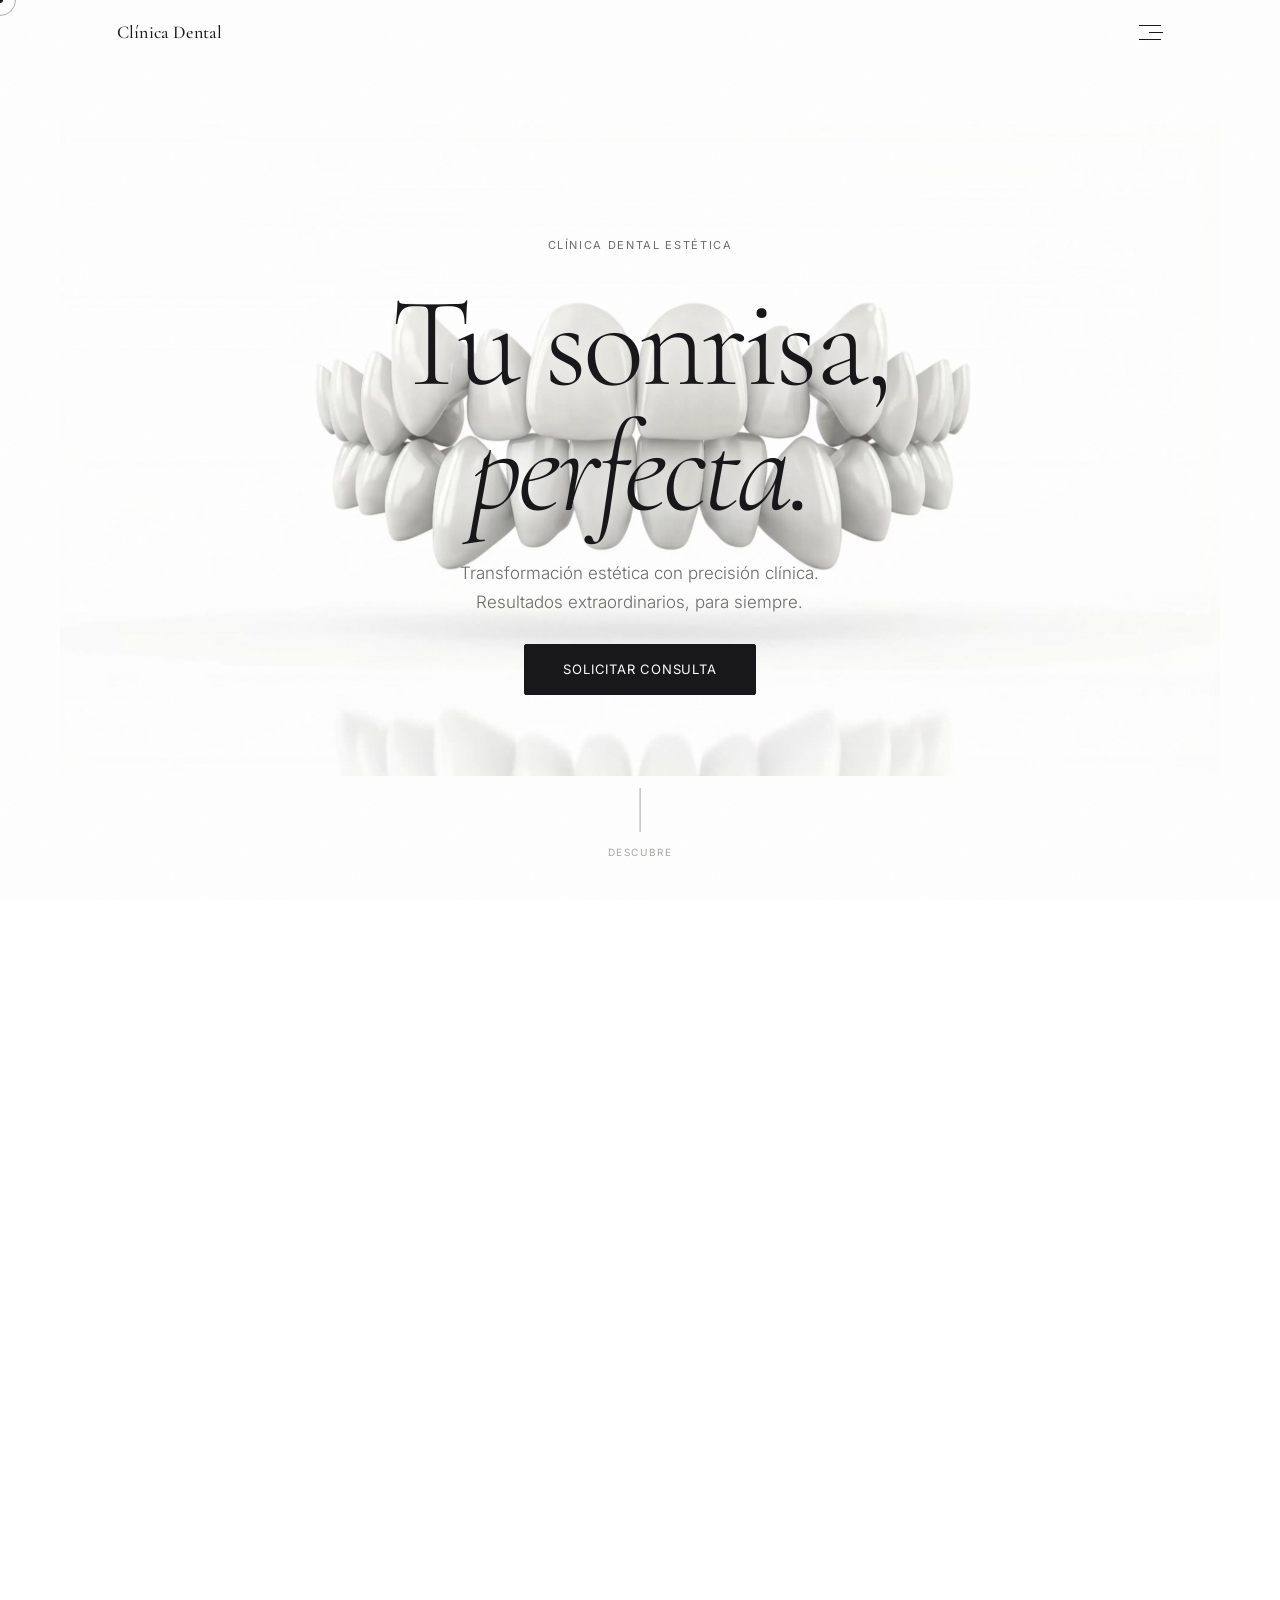
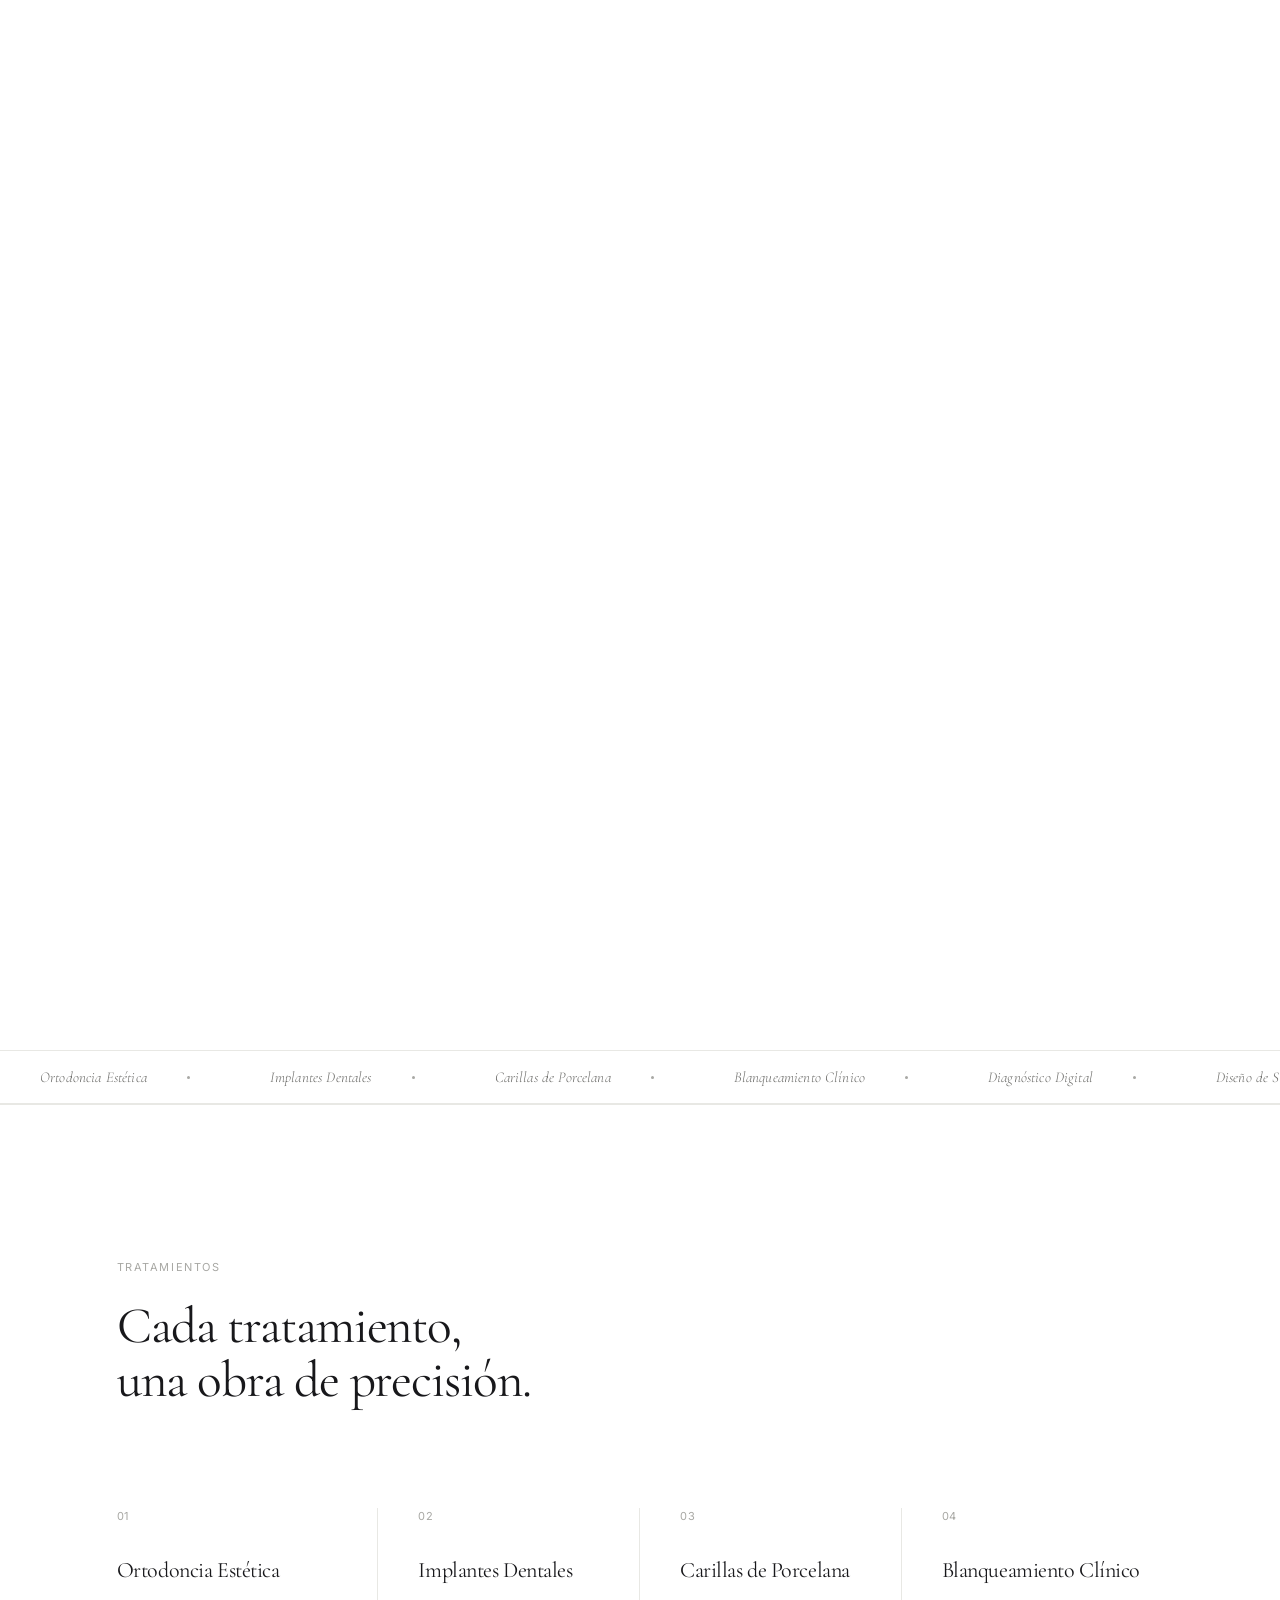
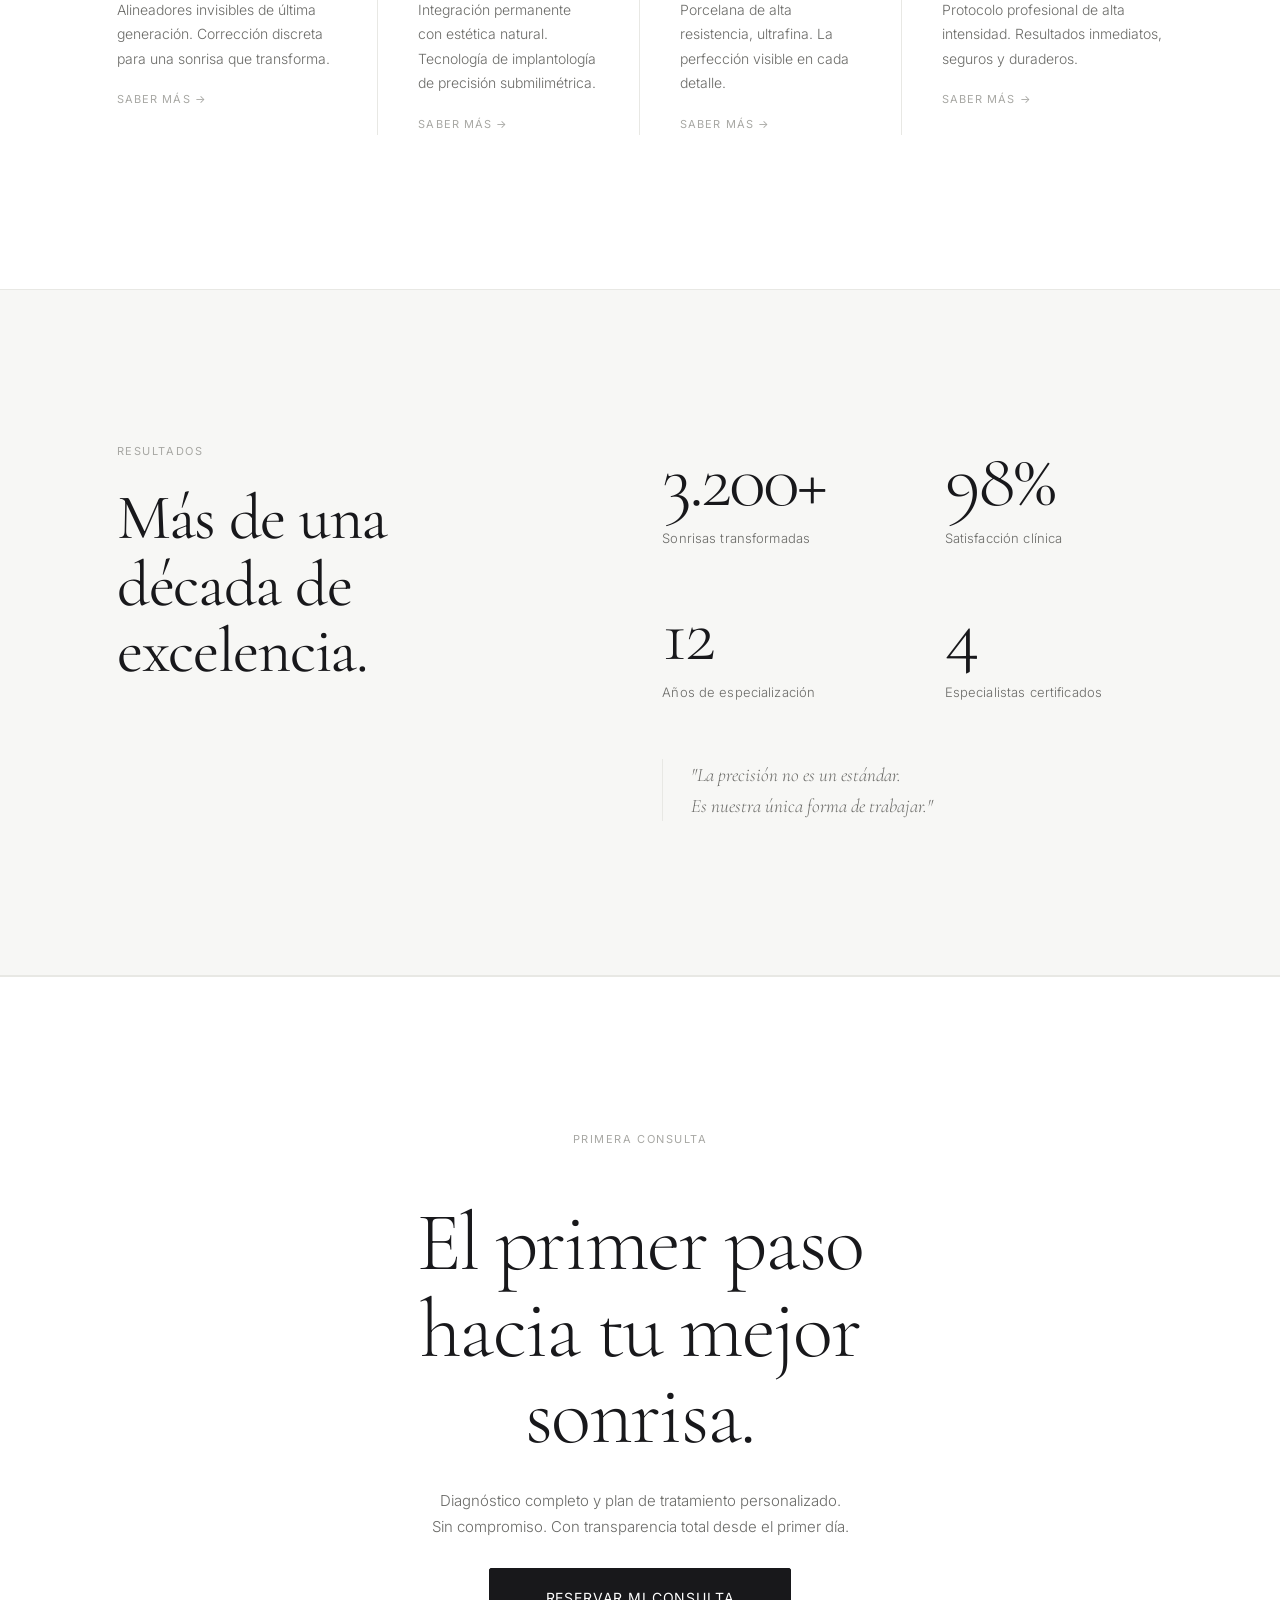
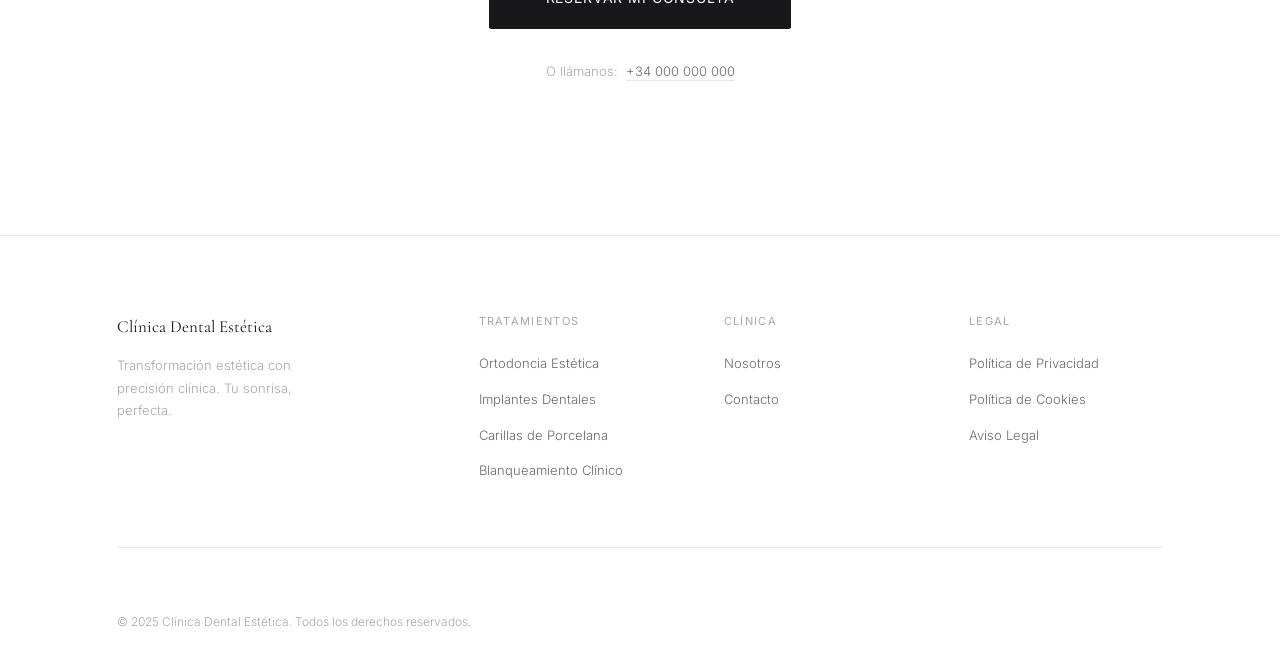
==== commit c7f0255f: "apply frontend-design: grain texture, custom cursor, marquee strip, card hover effects, typography s" ====
--- a/index.html
+++ b/index.html
@@ -11,6 +11,9 @@
   <link rel="stylesheet" href="styles.css" />
 </head>
 <body>
+
+  <!-- GRAIN OVERLAY -->
+  <div class="grain-overlay" aria-hidden="true"></div>
 
   <!-- NAV -->
   <nav class="nav" id="main-nav" aria-label="Navegación principal">
@@ -94,6 +97,24 @@
     </div>
   </section>
 
+
+  <!-- MARQUEE STRIP -->
+  <div class="marquee-strip" aria-hidden="true">
+    <div class="marquee-track">
+      <span class="marquee-item">Ortodoncia Estética <span class="marquee-dot"></span></span>
+      <span class="marquee-item">Implantes Dentales <span class="marquee-dot"></span></span>
+      <span class="marquee-item">Carillas de Porcelana <span class="marquee-dot"></span></span>
+      <span class="marquee-item">Blanqueamiento Clínico <span class="marquee-dot"></span></span>
+      <span class="marquee-item">Diagnóstico Digital <span class="marquee-dot"></span></span>
+      <span class="marquee-item">Diseño de Sonrisa <span class="marquee-dot"></span></span>
+      <span class="marquee-item">Ortodoncia Estética <span class="marquee-dot"></span></span>
+      <span class="marquee-item">Implantes Dentales <span class="marquee-dot"></span></span>
+      <span class="marquee-item">Carillas de Porcelana <span class="marquee-dot"></span></span>
+      <span class="marquee-item">Blanqueamiento Clínico <span class="marquee-dot"></span></span>
+      <span class="marquee-item">Diagnóstico Digital <span class="marquee-dot"></span></span>
+      <span class="marquee-item">Diseño de Sonrisa <span class="marquee-dot"></span></span>
+    </div>
+  </div>
 
   <!-- TREATMENTS -->
   <section class="section treatments-section" id="tratamientos">
--- a/styles.css
+++ b/styles.css
@@ -776,6 +776,123 @@
 }
 
 /* ===========================================================================
+   GRAIN OVERLAY — premium texture
+   =========================================================================== */
+
+.grain-overlay {
+  position: fixed;
+  inset: 0;
+  pointer-events: none;
+  z-index: 9000;
+  opacity: 0.048;
+  background-image: url("data:image/svg+xml,%3Csvg viewBox='0 0 256 256' xmlns='http://www.w3.org/2000/svg'%3E%3Cfilter id='noise'%3E%3CfeTurbulence type='fractalNoise' baseFrequency='0.9' numOctaves='4' stitchTiles='stitch'/%3E%3C/filter%3E%3Crect width='100%25' height='100%25' filter='url(%23noise)'/%3E%3C/svg%3E");
+  background-size: 180px 180px;
+  mix-blend-mode: multiply;
+}
+
+/* ===========================================================================
+   CUSTOM CURSOR
+   =========================================================================== */
+
+@media (hover: hover) and (pointer: fine) {
+  * { cursor: none !important; }
+
+  .cursor-dot {
+    position: fixed;
+    top: 0;
+    left: 0;
+    width: 6px;
+    height: 6px;
+    background: var(--text);
+    border-radius: 50%;
+    pointer-events: none;
+    z-index: 9999;
+    transform: translate(-50%, -50%);
+    transition: width 0.3s var(--ease-out), height 0.3s var(--ease-out), background 0.3s ease, opacity 0.3s ease;
+    will-change: transform;
+  }
+
+  .cursor-ring {
+    position: fixed;
+    top: 0;
+    left: 0;
+    width: 32px;
+    height: 32px;
+    border: 1px solid rgba(24, 24, 27, 0.35);
+    border-radius: 50%;
+    pointer-events: none;
+    z-index: 9998;
+    transform: translate(-50%, -50%);
+    transition: width 0.45s var(--ease-out), height 0.45s var(--ease-out), border-color 0.3s ease, opacity 0.3s ease;
+    will-change: transform;
+  }
+
+  .cursor-dot.is-hovering {
+    width: 10px;
+    height: 10px;
+  }
+
+  .cursor-ring.is-hovering {
+    width: 48px;
+    height: 48px;
+    border-color: rgba(24, 24, 27, 0.18);
+  }
+
+  .cursor-dot.on-dark { background: var(--white); }
+  .cursor-ring.on-dark { border-color: rgba(255, 255, 255, 0.3); }
+}
+
+/* ===========================================================================
+   MARQUEE STRIP
+   =========================================================================== */
+
+.marquee-strip {
+  border-top: 1px solid var(--border);
+  border-bottom: 1px solid var(--border);
+  overflow: hidden;
+  padding: 0.875rem 0;
+  background: var(--white);
+  position: relative;
+  z-index: 1;
+}
+
+.marquee-track {
+  display: flex;
+  width: max-content;
+  animation: marquee-scroll 28s linear infinite;
+  gap: 0;
+}
+
+.marquee-track:hover { animation-play-state: paused; }
+
+.marquee-item {
+  display: flex;
+  align-items: center;
+  gap: 2.5rem;
+  padding: 0 2.5rem;
+  font-family: var(--font-display);
+  font-size: 0.9375rem;
+  font-weight: 300;
+  font-style: italic;
+  color: var(--text-mid);
+  letter-spacing: 0.01em;
+  white-space: nowrap;
+}
+
+.marquee-dot {
+  width: 3px;
+  height: 3px;
+  border-radius: 50%;
+  background: var(--text-muted);
+  flex-shrink: 0;
+}
+
+@keyframes marquee-scroll {
+  from { transform: translateX(0); }
+  to   { transform: translateX(-50%); }
+}
+
+/* ===========================================================================
    HAMBURGER BUTTON
    =========================================================================== */
 
@@ -1550,6 +1667,101 @@
 }
 
 /* ===========================================================================
+   TREATMENT CARD — big number reveal on hover
+   =========================================================================== */
+
+.treatment-card {
+  position: relative;
+  overflow: hidden;
+}
+
+.treatment-num {
+  transition: transform 0.6s var(--ease-out), font-size 0.6s var(--ease-out), color 0.4s ease, opacity 0.4s ease;
+  transform-origin: top left;
+  display: block;
+  position: relative;
+  z-index: 1;
+}
+
+.treatment-card:hover .treatment-num {
+  font-size: 5rem;
+  color: var(--border);
+  font-family: var(--font-display);
+  font-weight: 300;
+  letter-spacing: -0.03em;
+  line-height: 1;
+  transform: translateY(-0.1em);
+}
+
+.treatment-body { position: relative; z-index: 1; }
+
+/* Animated underline on nav/footer links */
+.nav-links a,
+.footer-col ul a,
+.menu-sub-list a {
+  position: relative;
+}
+
+.footer-col ul a::after {
+  content: '';
+  position: absolute;
+  bottom: -1px;
+  left: 0;
+  width: 0;
+  height: 1px;
+  background: var(--text);
+  transition: width 0.3s var(--ease-out);
+}
+
+.footer-col ul a:hover::after { width: 100%; }
+
+/* Stat number — larger, more dramatic */
+.stat-num {
+  font-size: clamp(3rem, 6vw, 5rem);
+  letter-spacing: -0.04em;
+}
+
+/* Bold CTA title */
+.cta-title {
+  font-size: clamp(3rem, 6.5vw, 5.5rem);
+}
+
+/* Hero headline — pushed a little larger */
+.hero-headline {
+  font-size: clamp(4rem, 10vw, 9rem);
+}
+
+/* Staggered char reveal utility */
+.reveal-chars {
+  overflow: hidden;
+}
+
+.reveal-chars .char {
+  display: inline-block;
+  opacity: 0;
+  transform: translateY(60%) rotate(3deg);
+  transition: opacity 0.6s var(--ease-out), transform 0.6s var(--ease-out);
+}
+
+.reveal-chars.in-view .char {
+  opacity: 1;
+  transform: translateY(0) rotate(0deg);
+}
+
+/* Page hero title — more dramatic sizing */
+.page-hero-title {
+  font-size: clamp(3.5rem, 10vw, 8rem);
+}
+
+/* Diagonal separator */
+.section-divider {
+  height: 1px;
+  background: var(--border);
+  position: relative;
+  overflow: visible;
+}
+
+/* ===========================================================================
    COUNTER — animated numbers
    =========================================================================== */
 
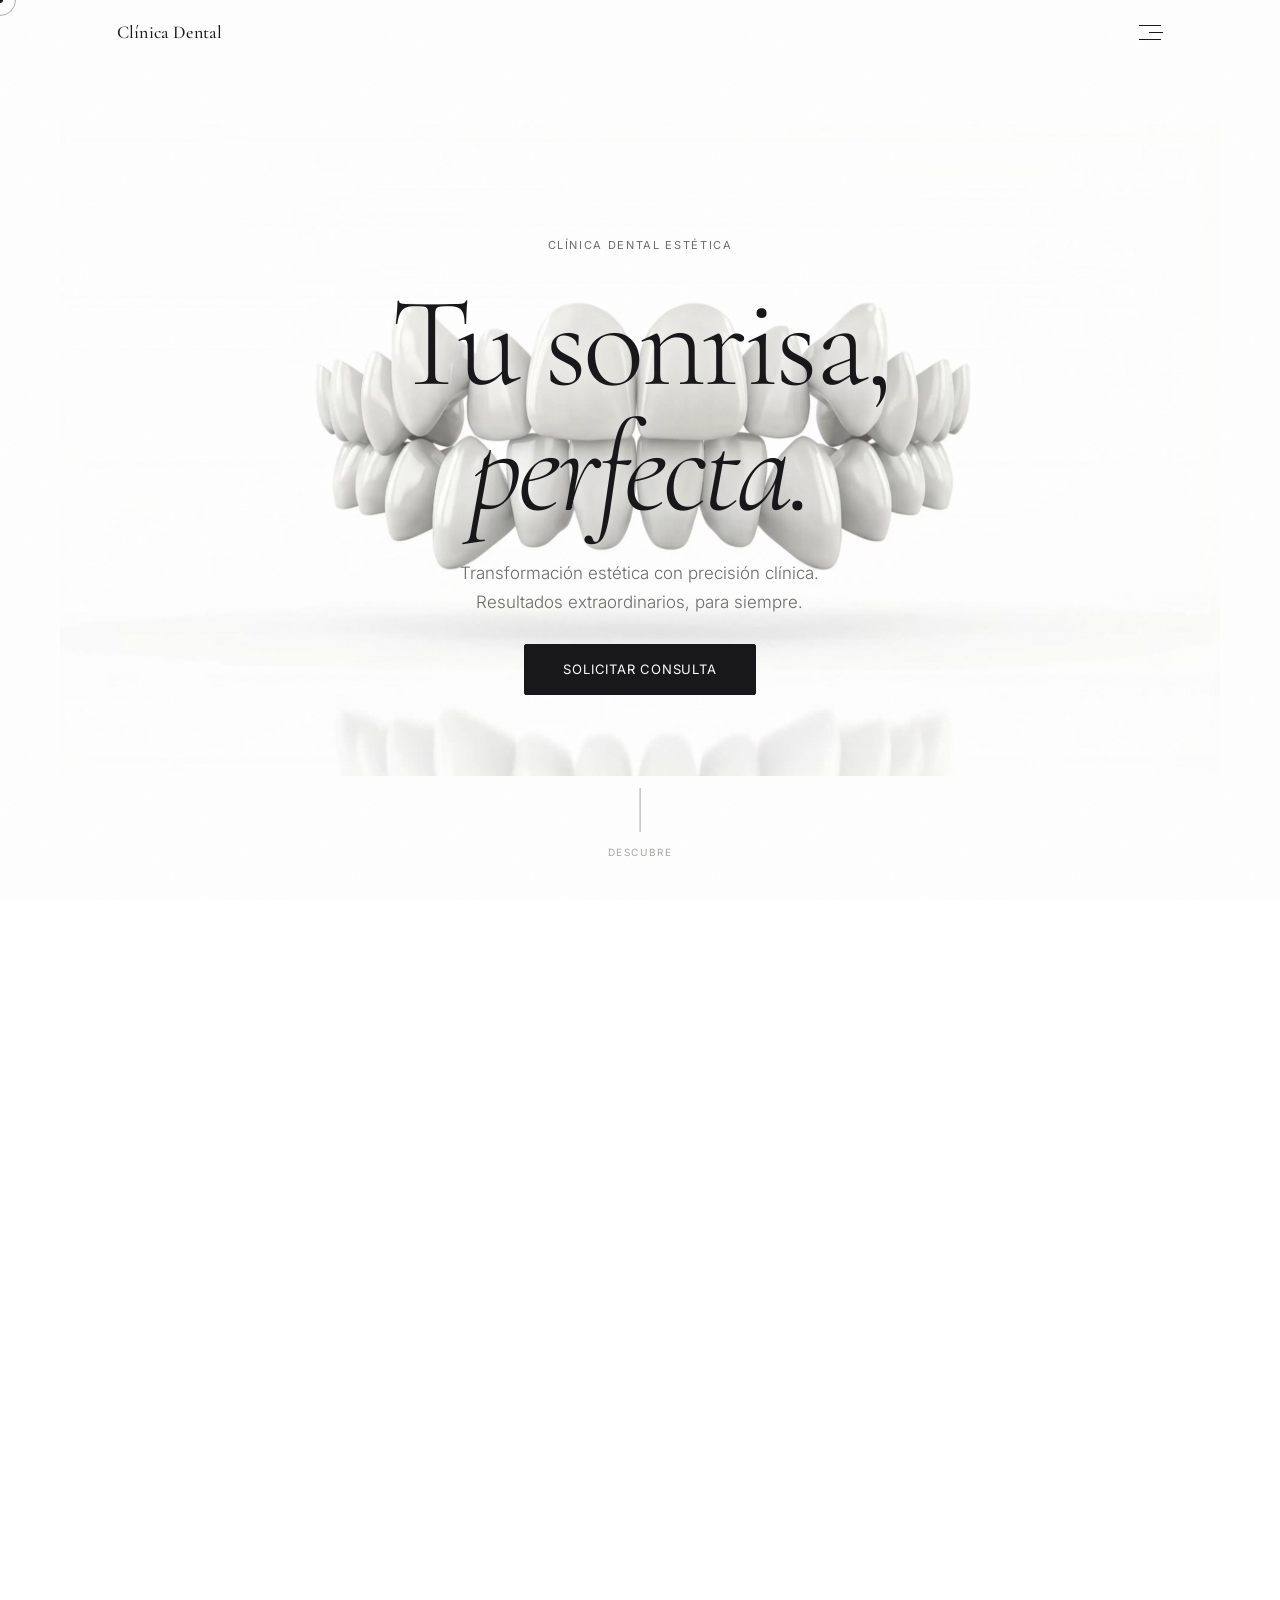
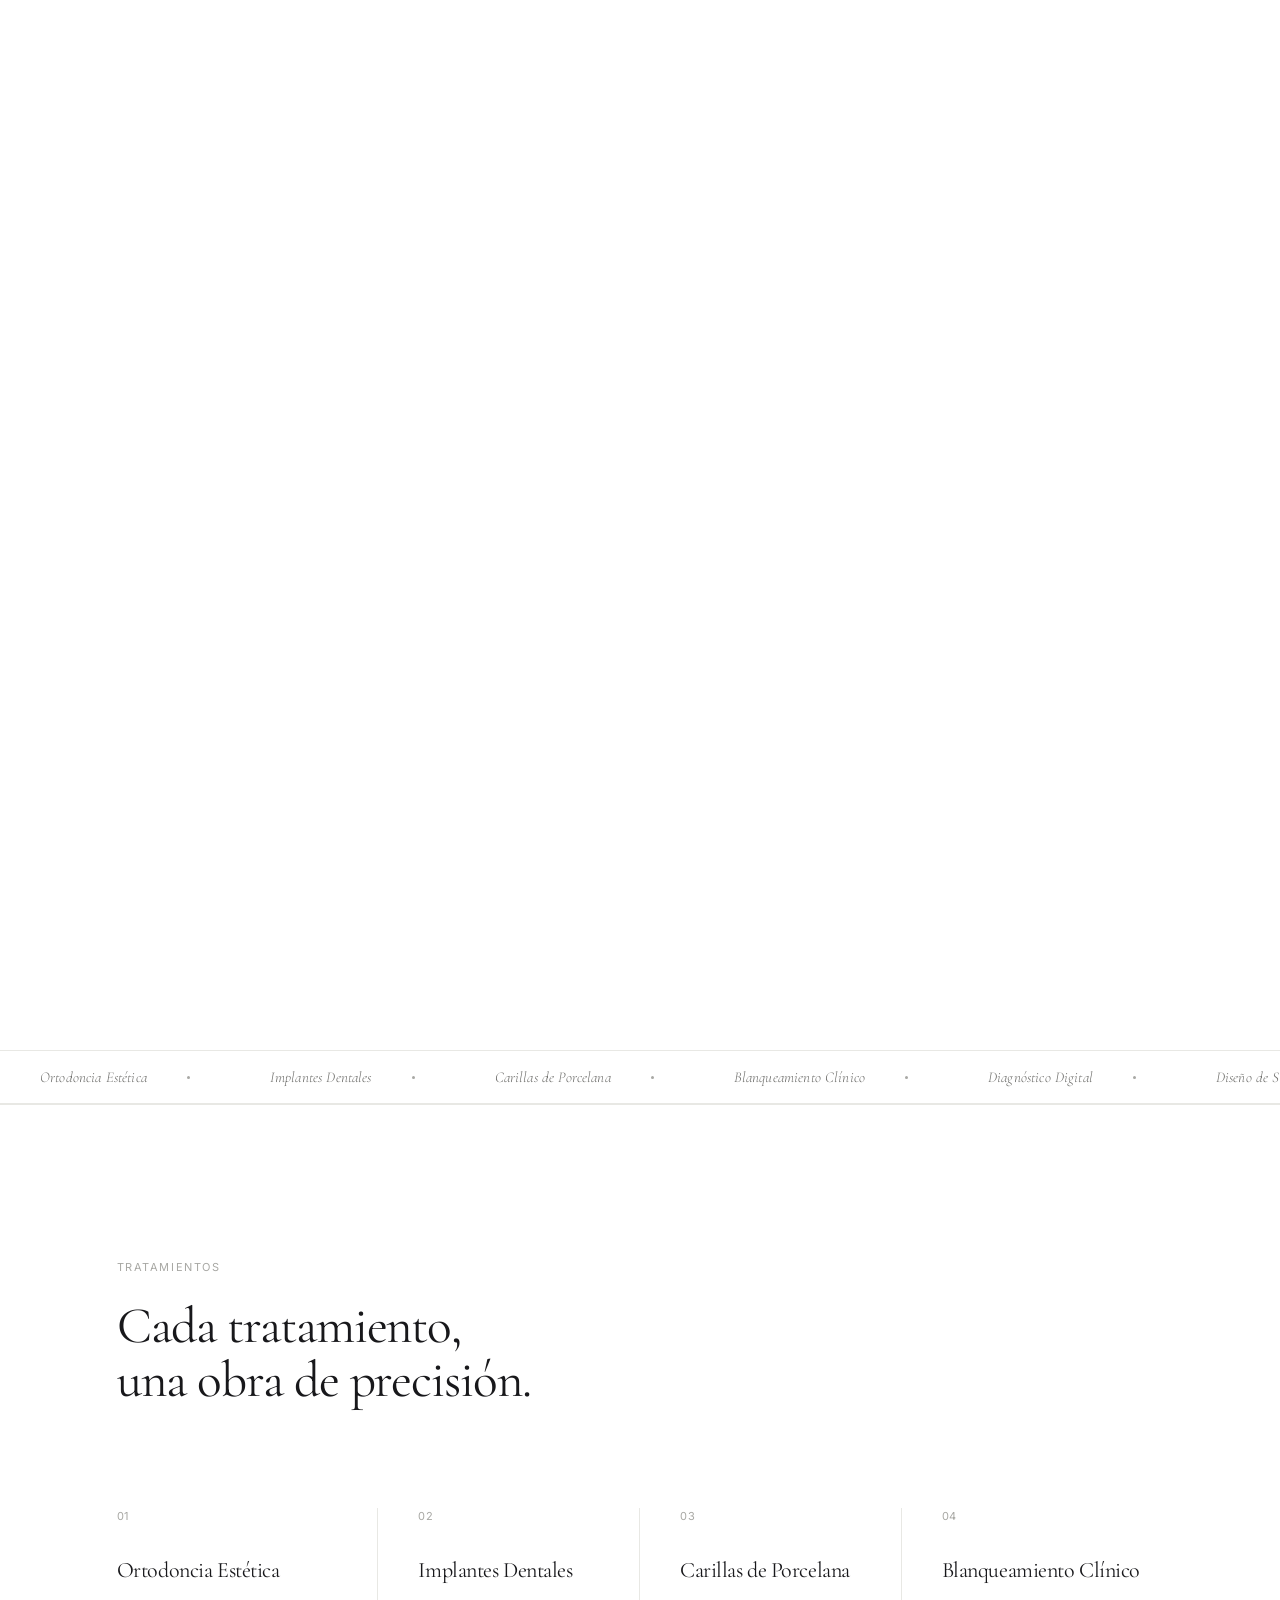
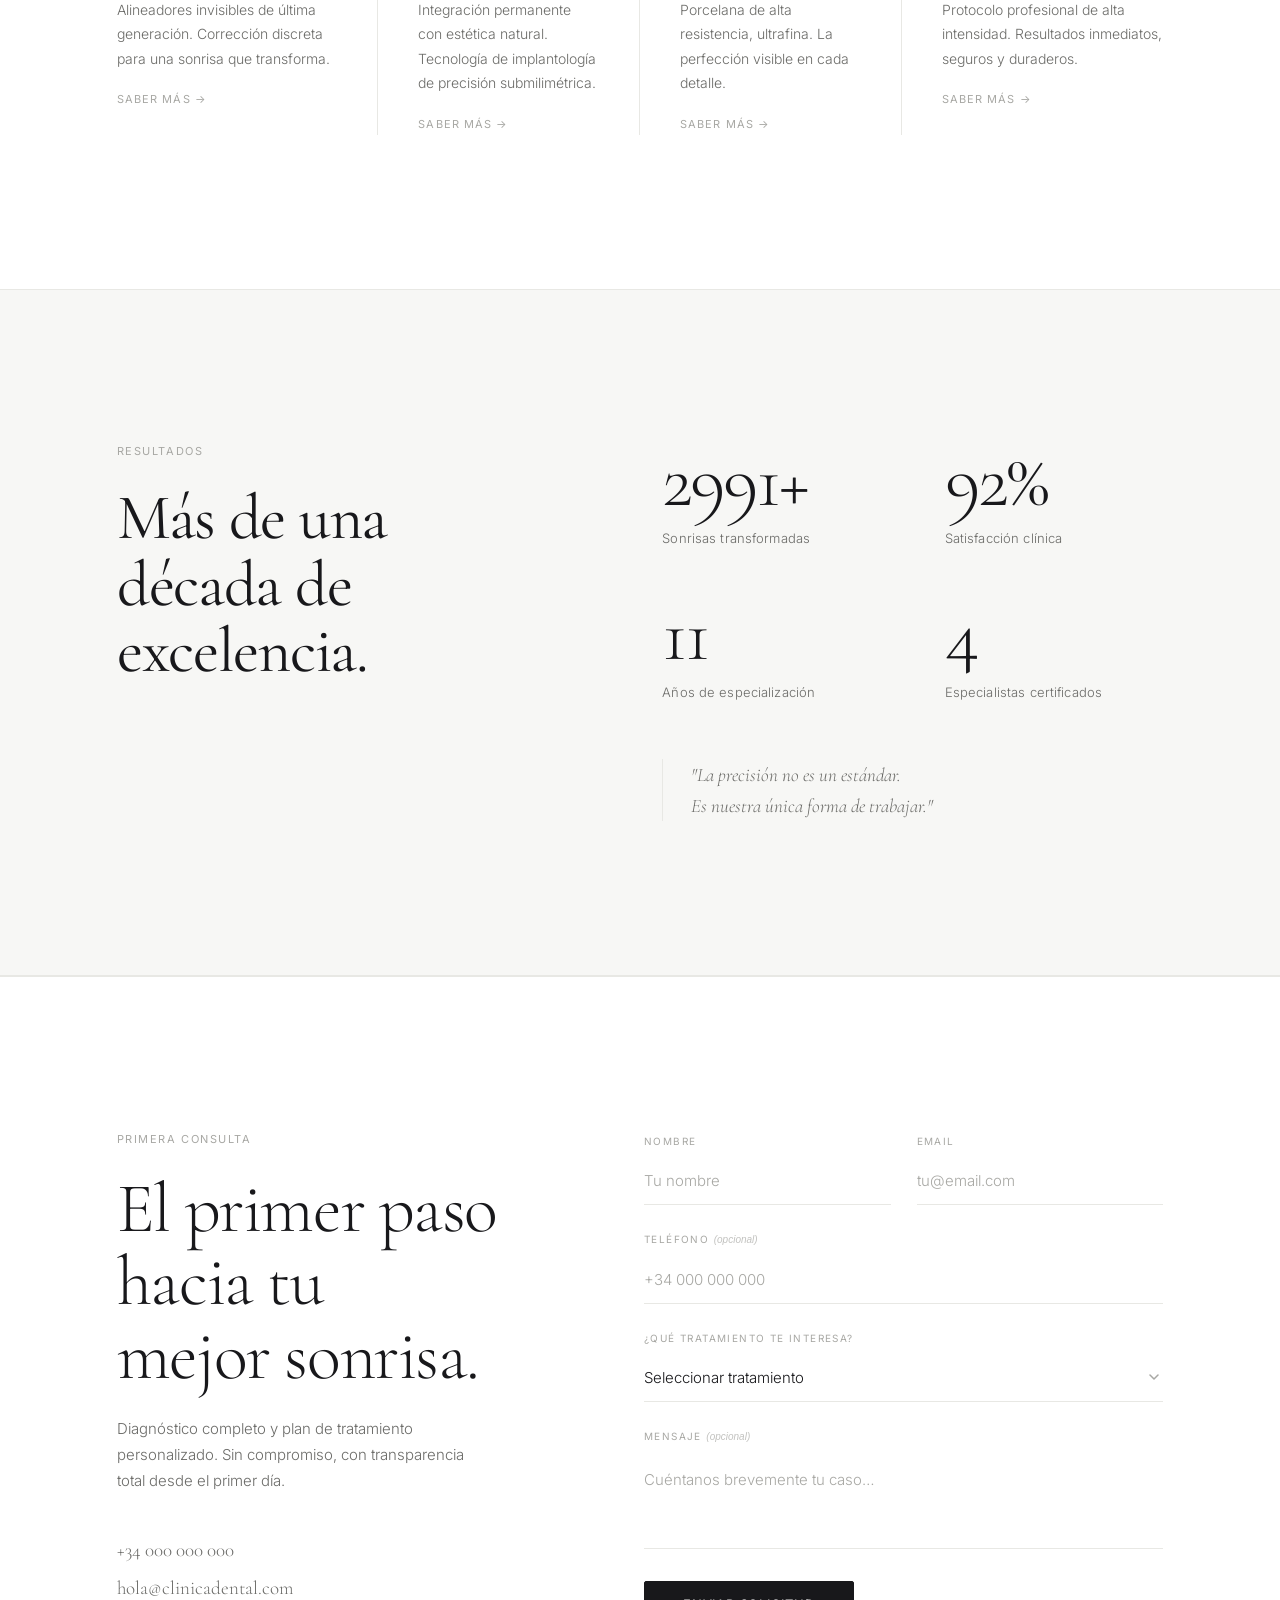
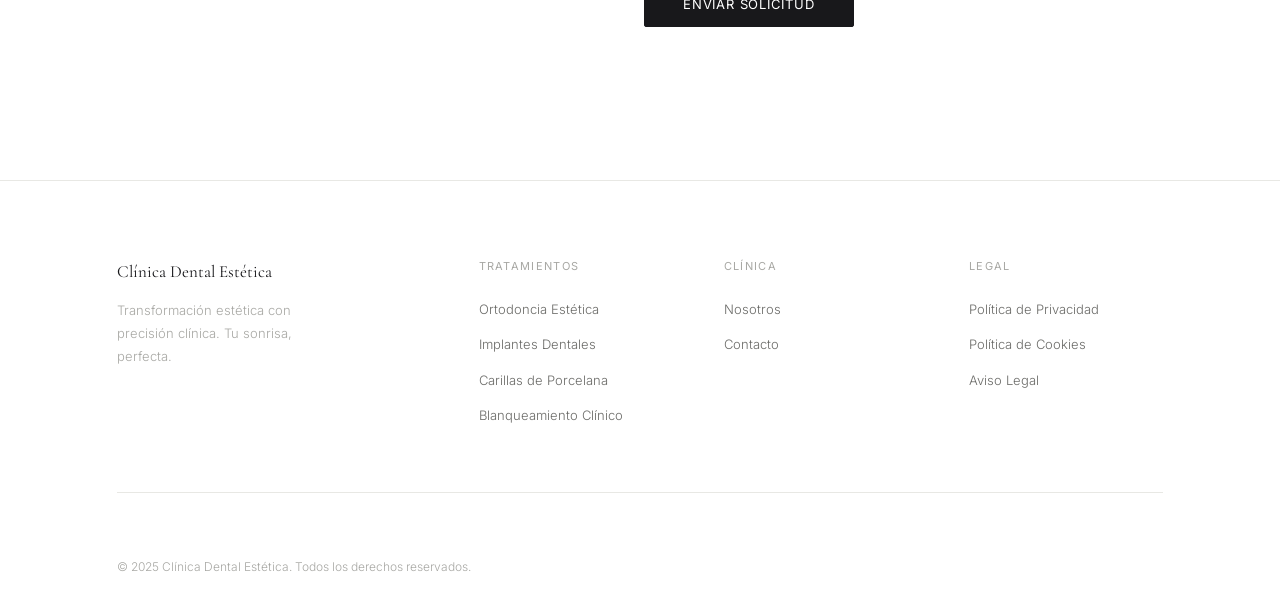
==== commit 1e9b0443: "ui-ux pro max: contact form, focus styles, scroll progress bar, counter animation, touch targets - R" ====
--- a/index.html
+++ b/index.html
@@ -233,25 +233,61 @@
   </section>
 
 
-  <!-- CTA -->
-  <section class="section cta-section" id="contacto">
+  <!-- CONTACT -->
+  <section class="section contact-section" id="contacto">
     <div class="container">
-      <div class="cta-inner reveal">
-        <span class="section-eyebrow">Primera consulta</span>
-        <h2 class="cta-title">
-          El primer paso<br>hacia tu mejor sonrisa.
-        </h2>
-        <p class="cta-sub">
-          Diagnóstico completo y plan de tratamiento personalizado.<br>
-          Sin compromiso. Con transparencia total desde el primer día.
-        </p>
-        <a href="mailto:hola@clinicadental.com" class="btn-primary btn-large" aria-label="Reservar primera consulta gratuita">
-          Reservar mi consulta
-        </a>
-        <p class="cta-contact">
-          O llámanos:&nbsp;
-          <a href="tel:+34000000000" class="cta-phone">+34 000 000 000</a>
-        </p>
+      <div class="contact-grid">
+
+        <div class="contact-info reveal">
+          <span class="section-eyebrow">Primera consulta</span>
+          <h2 class="contact-title">
+            El primer paso<br>hacia tu<br>mejor sonrisa.
+          </h2>
+          <p class="contact-desc">
+            Diagnóstico completo y plan de tratamiento personalizado. Sin compromiso, con transparencia total desde el primer día.
+          </p>
+          <div class="contact-details">
+            <a href="tel:+34000000000" class="contact-detail-link">+34 000 000 000</a>
+            <a href="mailto:hola@clinicadental.com" class="contact-detail-link">hola@clinicadental.com</a>
+          </div>
+        </div>
+
+        <form class="contact-form reveal" id="contact-form" style="--delay: 0.12s" novalidate aria-label="Formulario de contacto">
+          <div class="form-row">
+            <div class="form-field" id="field-nombre">
+              <label for="nombre" class="form-label">Nombre</label>
+              <input type="text" id="nombre" name="nombre" class="form-input" placeholder="Tu nombre" required autocomplete="given-name" />
+              <span class="form-error-text" role="alert">Por favor, introduce tu nombre.</span>
+            </div>
+            <div class="form-field" id="field-email">
+              <label for="email" class="form-label">Email</label>
+              <input type="email" id="email" name="email" class="form-input" placeholder="tu@email.com" required autocomplete="email" />
+              <span class="form-error-text" role="alert">Email no válido.</span>
+            </div>
+          </div>
+          <div class="form-field" id="field-telefono">
+            <label for="telefono" class="form-label">Teléfono <span class="form-optional">(opcional)</span></label>
+            <input type="tel" id="telefono" name="telefono" class="form-input" placeholder="+34 000 000 000" autocomplete="tel" />
+          </div>
+          <div class="form-field" id="field-tratamiento">
+            <label for="tratamiento" class="form-label">¿Qué tratamiento te interesa?</label>
+            <select id="tratamiento" name="tratamiento" class="form-input form-select" required>
+              <option value="" disabled selected>Seleccionar tratamiento</option>
+              <option value="ortodoncia">Ortodoncia Estética</option>
+              <option value="implantes">Implantes Dentales</option>
+              <option value="carillas">Carillas de Porcelana</option>
+              <option value="blanqueamiento">Blanqueamiento Clínico</option>
+              <option value="consulta">Consulta general</option>
+            </select>
+            <span class="form-error-text" role="alert">Selecciona un tratamiento.</span>
+          </div>
+          <div class="form-field" id="field-mensaje">
+            <label for="mensaje" class="form-label">Mensaje <span class="form-optional">(opcional)</span></label>
+            <textarea id="mensaje" name="mensaje" class="form-input form-textarea" placeholder="Cuéntanos brevemente tu caso…"></textarea>
+          </div>
+          <button type="submit" class="btn-primary form-submit" id="form-submit">Enviar solicitud</button>
+        </form>
+
       </div>
     </div>
   </section>
--- a/styles.css
+++ b/styles.css
@@ -1824,3 +1824,316 @@
   .menu-inner { align-items: flex-start; padding-top: calc(var(--nav-h) + 3rem); }
   .menu-col-left { justify-content: flex-start; }
 }
+
+/* ===========================================================================
+   SKIP LINK — keyboard accessibility
+   =========================================================================== */
+
+.skip-link {
+  position: fixed;
+  top: -100%;
+  left: 50%;
+  transform: translateX(-50%);
+  z-index: 10000;
+  background: var(--text);
+  color: var(--white);
+  padding: 12px 28px;
+  font-size: 0.75rem;
+  font-weight: 400;
+  letter-spacing: 0.08em;
+  text-transform: uppercase;
+  text-decoration: none;
+  border-radius: 0 0 4px 4px;
+  transition: top 0.18s ease;
+  white-space: nowrap;
+}
+
+.skip-link:focus { top: 0; outline: none; }
+
+/* ===========================================================================
+   FOCUS VISIBLE — keyboard navigation
+   =========================================================================== */
+
+:focus-visible {
+  outline: 2px solid var(--text);
+  outline-offset: 3px;
+  border-radius: 2px;
+}
+
+.btn-primary:focus-visible {
+  outline-offset: 5px;
+}
+
+.nav-logo:focus-visible,
+.footer-logo:focus-visible {
+  outline-offset: 5px;
+  border-radius: 2px;
+}
+
+/* ── Remove default outline only when focus is via pointer ─────────────────── */
+*:focus:not(:focus-visible) { outline: none; }
+
+/* ===========================================================================
+   SCROLL PROGRESS BAR
+   =========================================================================== */
+
+.scroll-progress {
+  position: fixed;
+  top: 0;
+  left: 0;
+  right: 0;
+  height: 2px;
+  background: var(--text);
+  transform-origin: left;
+  transform: scaleX(0);
+  z-index: 9999;
+  pointer-events: none;
+  will-change: transform;
+}
+
+/* ===========================================================================
+   CONTACT SECTION — full form
+   =========================================================================== */
+
+.contact-section {
+  border-top: 1px solid var(--border);
+}
+
+.contact-grid {
+  display: grid;
+  grid-template-columns: 1fr 1.3fr;
+  gap: clamp(56px, 10vw, 140px);
+  align-items: start;
+}
+
+.contact-info {
+  position: sticky;
+  top: calc(var(--nav-h) + 4vh);
+}
+
+.contact-title {
+  font-family: var(--font-display);
+  font-size: clamp(2.5rem, 5.5vw, 4.75rem);
+  font-weight: 300;
+  color: var(--text);
+  line-height: 1.04;
+  letter-spacing: -0.02em;
+  margin-bottom: 1.5rem;
+}
+
+.contact-desc {
+  font-size: 0.9375rem;
+  font-weight: 300;
+  color: var(--text-mid);
+  line-height: 1.75;
+  max-width: 360px;
+  margin-bottom: 2.5rem;
+}
+
+.contact-details {
+  display: flex;
+  flex-direction: column;
+  gap: 0.5rem;
+}
+
+.contact-detail-link {
+  font-family: var(--font-display);
+  font-size: 1.1875rem;
+  font-weight: 300;
+  color: var(--text-mid);
+  text-decoration: none;
+  transition: color 0.2s ease;
+  display: inline-block;
+}
+
+.contact-detail-link:hover { color: var(--text); }
+
+/* ── Form ──────────────────────────────────────────────────────────────────── */
+
+.contact-form {
+  display: flex;
+  flex-direction: column;
+  gap: 1.625rem;
+  padding-top: 0.125rem;
+}
+
+.form-row {
+  display: grid;
+  grid-template-columns: 1fr 1fr;
+  gap: 1.625rem;
+}
+
+.form-field {
+  display: flex;
+  flex-direction: column;
+  gap: 0.5rem;
+}
+
+.form-label {
+  font-size: 0.625rem;
+  font-weight: 400;
+  letter-spacing: 0.14em;
+  text-transform: uppercase;
+  color: var(--text-muted);
+  cursor: pointer;
+  transition: color 0.2s ease;
+}
+
+.form-field:focus-within .form-label { color: var(--text-mid); }
+
+.form-optional {
+  font-style: italic;
+  text-transform: none;
+  letter-spacing: 0;
+  opacity: 0.7;
+}
+
+.form-input {
+  font-family: var(--font-sans);
+  font-size: 0.9375rem;
+  font-weight: 300;
+  color: var(--text);
+  background: transparent;
+  border: none;
+  border-bottom: 1px solid var(--border);
+  padding: 0.875rem 0;
+  outline: none;
+  transition: border-color 0.22s ease;
+  width: 100%;
+  -webkit-appearance: none;
+  appearance: none;
+  border-radius: 0;
+}
+
+.form-input::placeholder { color: var(--text-muted); font-weight: 300; }
+.form-input:focus { border-bottom-color: var(--text-mid); }
+
+.form-field.has-error .form-input { border-bottom-color: #b91c1c; }
+
+.form-select {
+  cursor: pointer;
+  background-image: url("data:image/svg+xml,%3Csvg xmlns='http://www.w3.org/2000/svg' width='10' height='6' fill='none' viewBox='0 0 10 6'%3E%3Cpath d='M1 1l4 4 4-4' stroke='%23a8a8a4' stroke-width='1.5' stroke-linecap='round' stroke-linejoin='round'/%3E%3C/svg%3E");
+  background-repeat: no-repeat;
+  background-position: right 0.25rem center;
+  padding-right: 1.75rem;
+}
+
+.form-textarea {
+  resize: none;
+  min-height: 96px;
+  line-height: 1.7;
+}
+
+.form-error-text {
+  font-size: 0.6875rem;
+  color: #b91c1c;
+  font-weight: 300;
+  display: none;
+}
+
+.form-field.has-error .form-error-text { display: block; }
+
+.form-submit {
+  align-self: flex-start;
+  margin-top: 0.375rem;
+  transition:
+    background 0.28s ease,
+    color 0.28s ease,
+    opacity 0.25s ease;
+}
+
+.form-submit.is-sending {
+  opacity: 0.45;
+  pointer-events: none;
+}
+
+/* Success replacement */
+.form-sent {
+  display: flex;
+  flex-direction: column;
+  gap: 1.25rem;
+  padding: 1rem 0 3rem;
+  animation: page-enter 0.6s var(--ease-out) both;
+}
+
+.form-sent-check {
+  width: 40px;
+  height: 40px;
+  border: 1px solid var(--border);
+  border-radius: 50%;
+  display: flex;
+  align-items: center;
+  justify-content: center;
+}
+
+.form-sent-check::after {
+  content: '';
+  display: block;
+  width: 10px;
+  height: 5px;
+  border-left: 1px solid var(--text-mid);
+  border-bottom: 1px solid var(--text-mid);
+  transform: rotate(-45deg) translate(1px, -1px);
+}
+
+.form-sent-title {
+  font-family: var(--font-display);
+  font-size: 1.625rem;
+  font-weight: 300;
+  color: var(--text);
+  line-height: 1.15;
+}
+
+.form-sent-sub {
+  font-size: 0.875rem;
+  font-weight: 300;
+  color: var(--text-mid);
+  line-height: 1.8;
+  max-width: 320px;
+}
+
+/* ── Responsive contact ────────────────────────────────────────────────────── */
+
+@media (max-width: 1024px) {
+  .contact-grid {
+    grid-template-columns: 1fr;
+    gap: 3rem;
+  }
+
+  .contact-info { position: static; }
+}
+
+@media (max-width: 640px) {
+  .form-row {
+    grid-template-columns: 1fr;
+    gap: 1.625rem;
+  }
+}
+
+/* ── Mobile touch targets ──────────────────────────────────────────────────── */
+
+@media (pointer: coarse) {
+  .footer-col ul li a {
+    display: inline-flex;
+    align-items: center;
+    min-height: 44px;
+    padding: 4px 0;
+  }
+
+  .menu-sub-list li a {
+    display: inline-flex;
+    align-items: center;
+    min-height: 44px;
+    padding: 4px 0;
+  }
+
+  .faq-question {
+    min-height: 56px;
+  }
+
+  .breadcrumb a {
+    display: inline-flex;
+    align-items: center;
+    min-height: 44px;
+  }
+}
